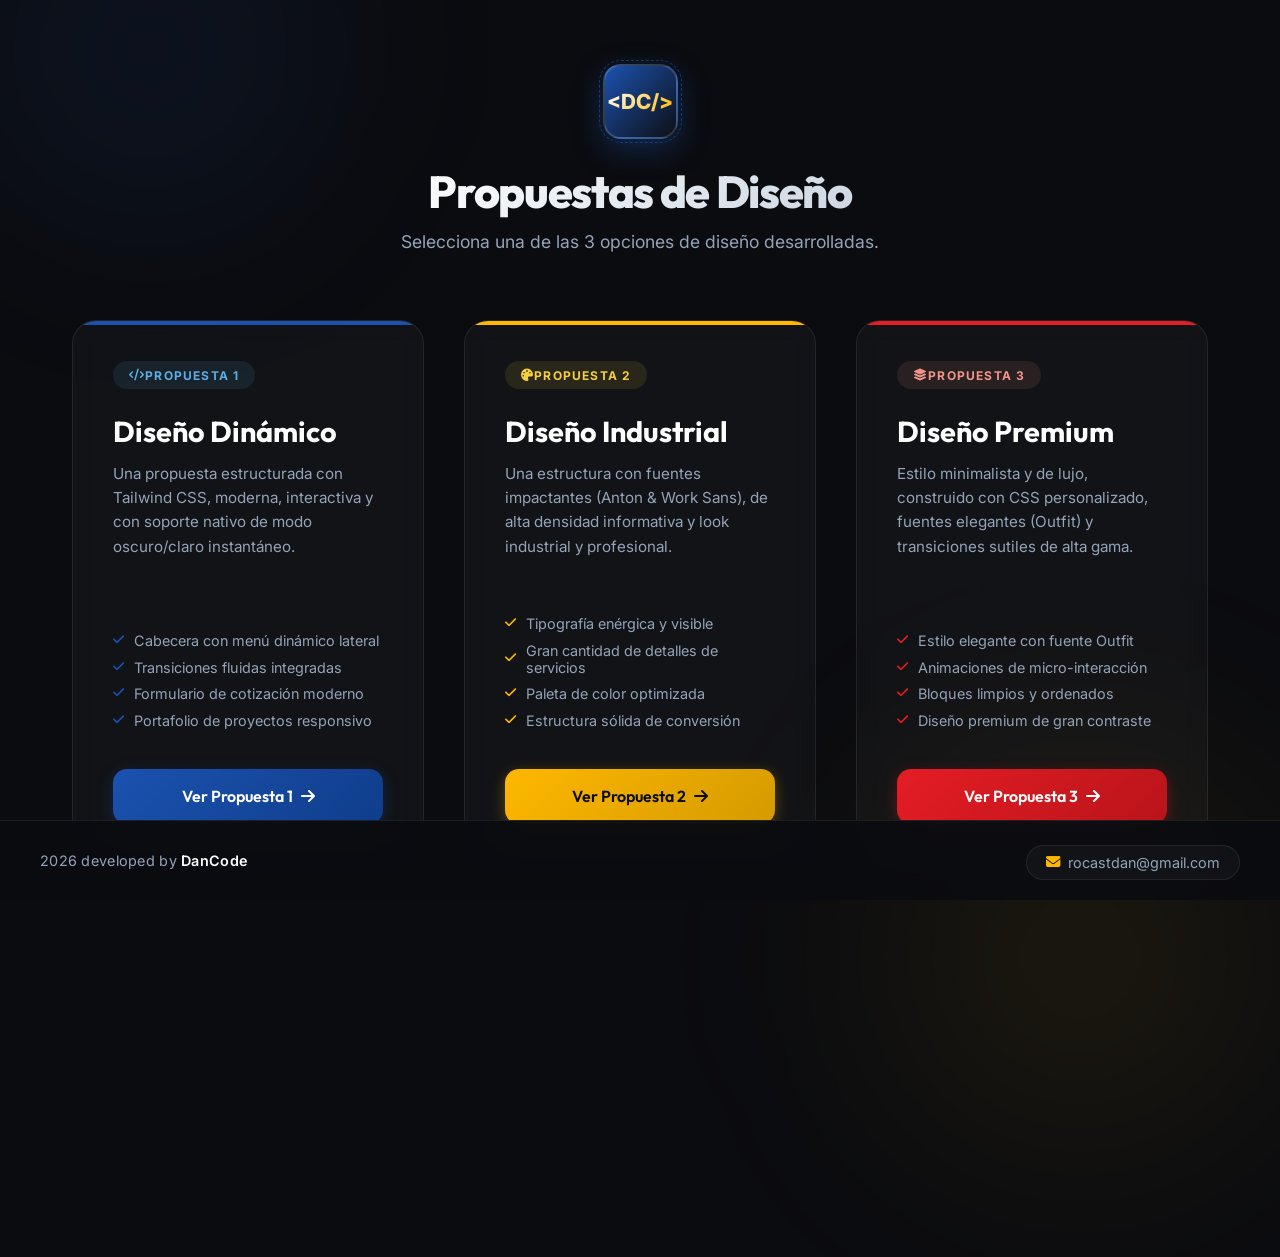
==== index.html @ 277c88d6 "Add three design proposals and main index Add a new root landing page (index.html) that presents thr" ====
<!DOCTYPE html>
<html lang="es">

<head>
    <meta charset="UTF-8">
    <meta name="viewport" content="width=device-width, initial-scale=1.0">
    <title>Propuestas de Diseño</title>

    <!-- Google Fonts -->
    <link rel="preconnect" href="https://fonts.googleapis.com">
    <link rel="preconnect" href="https://fonts.gstatic.com" crossorigin>
    <link
        href="https://fonts.googleapis.com/css2?family=Inter:wght@300;400;500;600&family=Outfit:wght@400;600;700;800&display=swap"
        rel="stylesheet">

    <!-- FontAwesome Icons -->
    <link rel="stylesheet" href="https://cdnjs.cloudflare.com/ajax/libs/font-awesome/6.4.0/css/all.min.css">

    <style>
        :root {
            --bg-color: #0b0c10;
            --card-bg: rgba(255, 255, 255, 0.03);
            --card-border: rgba(255, 255, 255, 0.08);
            --primary-glow: rgba(27, 82, 176, 0.15);
            --secondary-glow: rgba(255, 184, 0, 0.1);
            --text-primary: #ffffff;
            --text-secondary: #94a3b8;
            --color-blue: #1B52B0;
            --color-yellow: #FFB800;
            --color-red: #E51D24;
            --transition-speed: 0.4s;
        }

        * {
            box-sizing: border-box;
            margin: 0;
            padding: 0;
        }

        html {
            height: 100%;
        }

        body {
            font-family: 'Inter', sans-serif;
            background-color: var(--bg-color);
            color: var(--text-primary);
            min-height: 100%;
            display: flex;
            flex-direction: column;
            overflow-x: hidden;
            position: relative;
        }

        /* Ambient Glowing Background Elements */
        body::before {
            content: '';
            position: absolute;
            width: 500px;
            height: 500px;
            top: -200px;
            left: -100px;
            background: radial-gradient(circle, var(--primary-glow) 0%, rgba(0, 0, 0, 0) 70%);
            z-index: -1;
            filter: blur(80px);
            pointer-events: none;
        }

        body::after {
            content: '';
            position: absolute;
            width: 600px;
            height: 600px;
            bottom: -200px;
            right: -100px;
            background: radial-gradient(circle, var(--secondary-glow) 0%, rgba(0, 0, 0, 0) 70%);
            z-index: -1;
            filter: blur(100px);
            pointer-events: none;
        }

        .container {
            max-width: 1200px;
            margin: 0 auto;
            padding: 4rem 2rem 8rem 2rem;
            width: 100%;
            flex: 1 0 auto;
            display: flex;
            flex-direction: column;
            justify-content: center;
            align-items: center;
        }

        /* Branding Header */
        header {
            text-align: center;
            margin-bottom: 4rem;
            animation: fadeInDown 0.8s ease-out;
        }

        .logo-container {
            margin-bottom: 1.5rem;
            display: inline-block;
        }

        .logo-badge {
            display: inline-flex;
            align-items: center;
            justify-content: center;
            width: 75px;
            height: 75px;
            background: linear-gradient(135deg, #1b52b0 0%, #0d0f14 100%);
            border: 2px solid rgba(255, 255, 255, 0.15);
            color: #ffffff;
            font-family: 'Outfit', sans-serif;
            font-weight: 800;
            font-size: 1.3rem;
            border-radius: 18px;
            box-shadow: 0 10px 30px rgba(27, 82, 176, 0.4);
            position: relative;
            transition: all 0.3s cubic-bezier(0.175, 0.885, 0.32, 1.275);
            cursor: pointer;
        }

        .logo-badge::after {
            content: '';
            position: absolute;
            top: -6px;
            left: -6px;
            right: -6px;
            bottom: -6px;
            border: 1px dashed rgba(27, 82, 176, 0.6);
            border-radius: 22px;
            animation: spin 12s linear infinite;
            transition: all 0.3s ease;
        }

        .logo-badge:hover {
            transform: scale(1.08) rotate(5deg);
            border-color: var(--color-yellow);
            box-shadow: 0 15px 40px rgba(255, 184, 0, 0.4);
        }

        .logo-badge:hover::after {
            border-color: var(--color-yellow);
            transform: scale(1.05);
        }

        .logo-badge span {
            background: linear-gradient(135deg, #ffffff 0%, #FFB800 100%);
            -webkit-background-clip: text;
            background-clip: text;
            -webkit-text-fill-color: transparent;
            font-weight: 800;
            font-family: 'Inter', sans-serif;
        }

        .logo-img {
            max-height: 70px;
            width: auto;
            display: inline-block;
        }

        h1 {
            font-family: 'Outfit', sans-serif;
            font-size: 2.8rem;
            font-weight: 800;
            letter-spacing: -0.03em;
            margin-bottom: 0.5rem;
            background: linear-gradient(135deg, #ffffff 0%, #cbd5e1 100%);
            -webkit-background-clip: text;
            background-clip: text;
            -webkit-text-fill-color: transparent;
        }

        .subtitle {
            color: var(--text-secondary);
            font-size: 1.1rem;
            font-weight: 400;
            max-width: 600px;
            margin: 0 auto;
            line-height: 1.6;
        }

        .subtitle span {
            color: var(--color-yellow);
            font-weight: 600;
        }

        /* Proposals Grid */
        .proposals-grid {
            display: grid;
            grid-template-columns: repeat(auto-fit, minmax(320px, 1fr));
            gap: 2.5rem;
            width: 100%;
            margin-bottom: 4rem;
            animation: fadeInUp 1s ease-out;
        }

        /* Proposal Card Style */
        .proposal-card {
            background: var(--card-bg);
            border: 1px solid var(--card-border);
            border-radius: 24px;
            padding: 2.5rem;
            display: flex;
            flex-direction: column;
            justify-content: space-between;
            transition: all var(--transition-speed) cubic-bezier(0.16, 1, 0.3, 1);
            position: relative;
            overflow: hidden;
            backdrop-filter: blur(12px);
            -webkit-backdrop-filter: blur(12px);
        }

        /* Highlight border effects on hover */
        .proposal-card::before {
            content: '';
            position: absolute;
            top: 0;
            left: 0;
            right: 0;
            height: 4px;
            background: transparent;
            transition: background var(--transition-speed);
        }

        .proposal-card.prop-1::before {
            background: var(--color-blue);
        }

        .proposal-card.prop-2::before {
            background: var(--color-yellow);
        }

        .proposal-card.prop-3::before {
            background: var(--color-red);
        }

        .proposal-card:hover {
            transform: translateY(-8px);
            border-color: rgba(255, 255, 255, 0.2);
            box-shadow: 0 20px 40px rgba(0, 0, 0, 0.4),
                0 0 50px rgba(27, 82, 176, 0.1);
        }

        .proposal-card:hover::after {
            content: '';
            position: absolute;
            inset: 0;
            background: radial-gradient(circle at top right, rgba(255, 255, 255, 0.03), transparent 60%);
            pointer-events: none;
        }

        .card-header {
            margin-bottom: 2rem;
        }

        .card-badge {
            display: inline-flex;
            align-items: center;
            font-size: 0.75rem;
            text-transform: uppercase;
            font-weight: 700;
            letter-spacing: 0.1em;
            padding: 0.4rem 1rem;
            border-radius: 100px;
            margin-bottom: 1.5rem;
            background: rgba(255, 255, 255, 0.05);
        }

        .prop-1 .card-badge {
            color: #5dade2;
            background: rgba(93, 173, 226, 0.1);
        }

        .prop-2 .card-badge {
            color: #f4d03f;
            background: rgba(244, 208, 63, 0.1);
        }

        .prop-3 .card-badge {
            color: #f1948a;
            background: rgba(241, 148, 138, 0.1);
        }

        .card-title {
            font-family: 'Outfit', sans-serif;
            font-size: 1.8rem;
            font-weight: 700;
            margin-bottom: 0.8rem;
            color: #ffffff;
        }

        .card-description {
            color: var(--text-secondary);
            font-size: 0.95rem;
            line-height: 1.6;
            margin-bottom: 1.5rem;
        }

        /* Features List inside card */
        .features-list {
            list-style: none;
            margin-bottom: 2.5rem;
        }

        .features-list li {
            font-size: 0.9rem;
            color: var(--text-secondary);
            margin-bottom: 0.6rem;
            display: flex;
            align-items: center;
        }

        .features-list li i {
            margin-right: 0.6rem;
            font-size: 0.8rem;
        }

        .prop-1 .features-list li i {
            color: var(--color-blue);
        }

        .prop-2 .features-list li i {
            color: var(--color-yellow);
        }

        .prop-3 .features-list li i {
            color: var(--color-red);
        }

        /* Button styles */
        .card-button {
            display: flex;
            align-items: center;
            justify-content: center;
            width: 100%;
            padding: 1.1rem 1.5rem;
            border-radius: 14px;
            font-family: 'Outfit', sans-serif;
            font-size: 1rem;
            font-weight: 600;
            text-decoration: none;
            transition: all 0.3s ease;
            cursor: pointer;
            border: none;
            outline: none;
        }

        /* Specific Button Gradients */
        .prop-1 .card-button {
            background: linear-gradient(135deg, #1B52B0 0%, #0f3d8a 100%);
            color: #ffffff;
            box-shadow: 0 4px 15px rgba(27, 82, 176, 0.3);
        }

        .prop-1 .card-button:hover {
            background: linear-gradient(135deg, #2563eb 0%, #1d4ed8 100%);
            box-shadow: 0 6px 20px rgba(37, 99, 235, 0.4);
            transform: scale(1.02);
        }

        .prop-2 .card-button {
            background: linear-gradient(135deg, #FFB800 0%, #d49a00 100%);
            color: #0b0c10;
            box-shadow: 0 4px 15px rgba(255, 184, 0, 0.3);
        }

        .prop-2 .card-button:hover {
            background: linear-gradient(135deg, #ffd000 0%, #e0a300 100%);
            box-shadow: 0 6px 20px rgba(255, 208, 0, 0.4);
            transform: scale(1.02);
        }

        .prop-3 .card-button {
            background: linear-gradient(135deg, #E51D24 0%, #b8141a 100%);
            color: #ffffff;
            box-shadow: 0 4px 15px rgba(229, 29, 36, 0.3);
        }

        .prop-3 .card-button:hover {
            background: linear-gradient(135deg, #ef4444 0%, #dc2626 100%);
            box-shadow: 0 6px 20px rgba(239, 68, 68, 0.4);
            transform: scale(1.02);
        }

        .card-button i {
            margin-left: 0.5rem;
            transition: transform 0.3s;
        }

        .card-button:hover i {
            transform: translateX(4px);
        }

        /* Footer styling */
        footer {
            position: fixed;
            bottom: 0;
            left: 0;
            right: 0;
            z-index: 100;
            background: rgba(11, 12, 16, 0.95);
            border-top: 1px solid var(--card-border);
            padding: 1.25rem 2rem;
            text-align: center;
            backdrop-filter: blur(16px);
            -webkit-backdrop-filter: blur(16px);
        }

        .footer-content {
            max-width: 1200px;
            margin: 0 auto;
            display: flex;
            justify-content: space-between;
            align-items: center;
            gap: 1rem;
        }

        @media (max-width: 768px) {
            .footer-content {
                flex-direction: column;
                gap: 0.5rem;
            }
        }

        .footer-dev {
            font-size: 0.9rem;
            color: var(--text-secondary);
            font-weight: 400;
            letter-spacing: 0.02em;
        }

        .footer-dev strong {
            color: #ffffff;
            font-weight: 600;
        }

        .footer-contact {
            display: inline-flex;
            align-items: center;
            gap: 0.5rem;
            color: var(--text-secondary);
            text-decoration: none;
            font-size: 0.9rem;
            background: rgba(255, 255, 255, 0.03);
            padding: 0.5rem 1.2rem;
            border-radius: 100px;
            border: 1px solid var(--card-border);
            transition: all 0.3s ease;
            margin-top: 0.25rem;
        }

        .footer-contact:hover {
            color: #ffffff;
            background: rgba(255, 255, 255, 0.08);
            border-color: rgba(255, 255, 255, 0.2);
            transform: translateY(-2px);
        }

        .footer-contact i {
            color: var(--color-yellow);
        }

        /* Animations */
        @keyframes fadeInDown {
            from {
                opacity: 0;
                transform: translateY(-30px);
            }

            to {
                opacity: 1;
                transform: translateY(0);
            }
        }

        @keyframes fadeInUp {
            from {
                opacity: 0;
                transform: translateY(45px);
            }

            to {
                opacity: 1;
                transform: translateY(0);
            }
        }

        @keyframes spin {
            100% {
                transform: rotate(360deg);
            }
        }

        /* Responsive design adjustments */
        @media (max-width: 768px) {
            h1 {
                font-size: 2.2rem;
            }

            .proposals-grid {
                grid-template-columns: 1fr;
                gap: 2rem;
            }

            .container {
                padding: 3rem 1.5rem;
            }
        }
    </style>
</head>

<body>

    <div class="container">
        <!-- Header -->
        <header>
            <div class="logo-container">
                <!-- Si tienes un archivo de imagen para tu logo (por ejemplo logo.png), descomenta la línea siguiente y comenta el div logo-badge -->
                <!-- <img src="logo.png" alt="DanCode Logo" class="logo-img"> -->
                <div class="logo-badge">
                    <span>&lt;DC/&gt;</span>
                </div>
            </div>
            <h1>Propuestas de Diseño</h1>
            <p class="subtitle">Selecciona una de las 3 opciones de diseño desarrolladas.</p>
        </header>

        <!-- Proposals Grid -->
        <main class="proposals-grid">

            <!-- Proposal 1 -->
            <article class="proposal-card prop-1">
                <div class="card-header">
                    <span class="card-badge"><i class="fa-solid fa-code"></i> Propuesta 1</span>
                    <h2 class="card-title">Diseño Dinámico</h2>
                    <p class="card-description">Una propuesta estructurada con Tailwind CSS, moderna, interactiva y con
                        soporte nativo de modo oscuro/claro instantáneo.</p>
                </div>
                <div>
                    <ul class="features-list">
                        <li><i class="fa-solid fa-check"></i> Cabecera con menú dinámico lateral</li>
                        <li><i class="fa-solid fa-check"></i> Transiciones fluidas integradas</li>
                        <li><i class="fa-solid fa-check"></i> Formulario de cotización moderno</li>
                        <li><i class="fa-solid fa-check"></i> Portafolio de proyectos responsivo</li>
                    </ul>
                    <a href="propuesta1/index.html" class="card-button">
                        Ver Propuesta 1 <i class="fa-solid fa-arrow-right"></i>
                    </a>
                </div>
            </article>

            <!-- Proposal 2 -->
            <article class="proposal-card prop-2">
                <div class="card-header">
                    <span class="card-badge"><i class="fa-solid fa-palette"></i> Propuesta 2</span>
                    <h2 class="card-title">Diseño Industrial</h2>
                    <p class="card-description">Una estructura con fuentes impactantes (Anton & Work Sans), de alta
                        densidad informativa y look industrial y profesional.</p>
                </div>
                <div>
                    <ul class="features-list">
                        <li><i class="fa-solid check fa-check"></i> Tipografía enérgica y visible</li>
                        <li><i class="fa-solid check fa-check"></i> Gran cantidad de detalles de servicios</li>
                        <li><i class="fa-solid check fa-check"></i> Paleta de color optimizada</li>
                        <li><i class="fa-solid check fa-check"></i> Estructura sólida de conversión</li>
                    </ul>
                    <a href="propuesta2/index.html" class="card-button">
                        Ver Propuesta 2 <i class="fa-solid fa-arrow-right"></i>
                    </a>
                </div>
            </article>

            <!-- Proposal 3 -->
            <article class="proposal-card prop-3">
                <div class="card-header">
                    <span class="card-badge"><i class="fa-solid fa-layer-group"></i> Propuesta 3</span>
                    <h2 class="card-title">Diseño Premium</h2>
                    <p class="card-description">Estilo minimalista y de lujo, construido con CSS personalizado, fuentes
                        elegantes (Outfit) y transiciones sutiles de alta gama.</p>
                </div>
                <div>
                    <ul class="features-list">
                        <li><i class="fa-solid check fa-check"></i> Estilo elegante con fuente Outfit</li>
                        <li><i class="fa-solid check fa-check"></i> Animaciones de micro-interacción</li>
                        <li><i class="fa-solid check fa-check"></i> Bloques limpios y ordenados</li>
                        <li><i class="fa-solid check fa-check"></i> Diseño premium de gran contraste</li>
                    </ul>
                    <a href="propuesta3/index.html" class="card-button">
                        Ver Propuesta 3 <i class="fa-solid fa-arrow-right"></i>
                    </a>
                </div>
            </article>

        </main>
    </div>

    <!-- Footer -->
    <footer>
        <div class="footer-content">
            <p class="footer-dev">2026 developed by <strong>DanCode</strong></p>
            <a href="mailto:rocastdan@gmail.com" class="footer-contact">
                <i class="fa-solid fa-envelope"></i> rocastdan@gmail.com
            </a>
        </div>
    </footer>

</body>

</html>
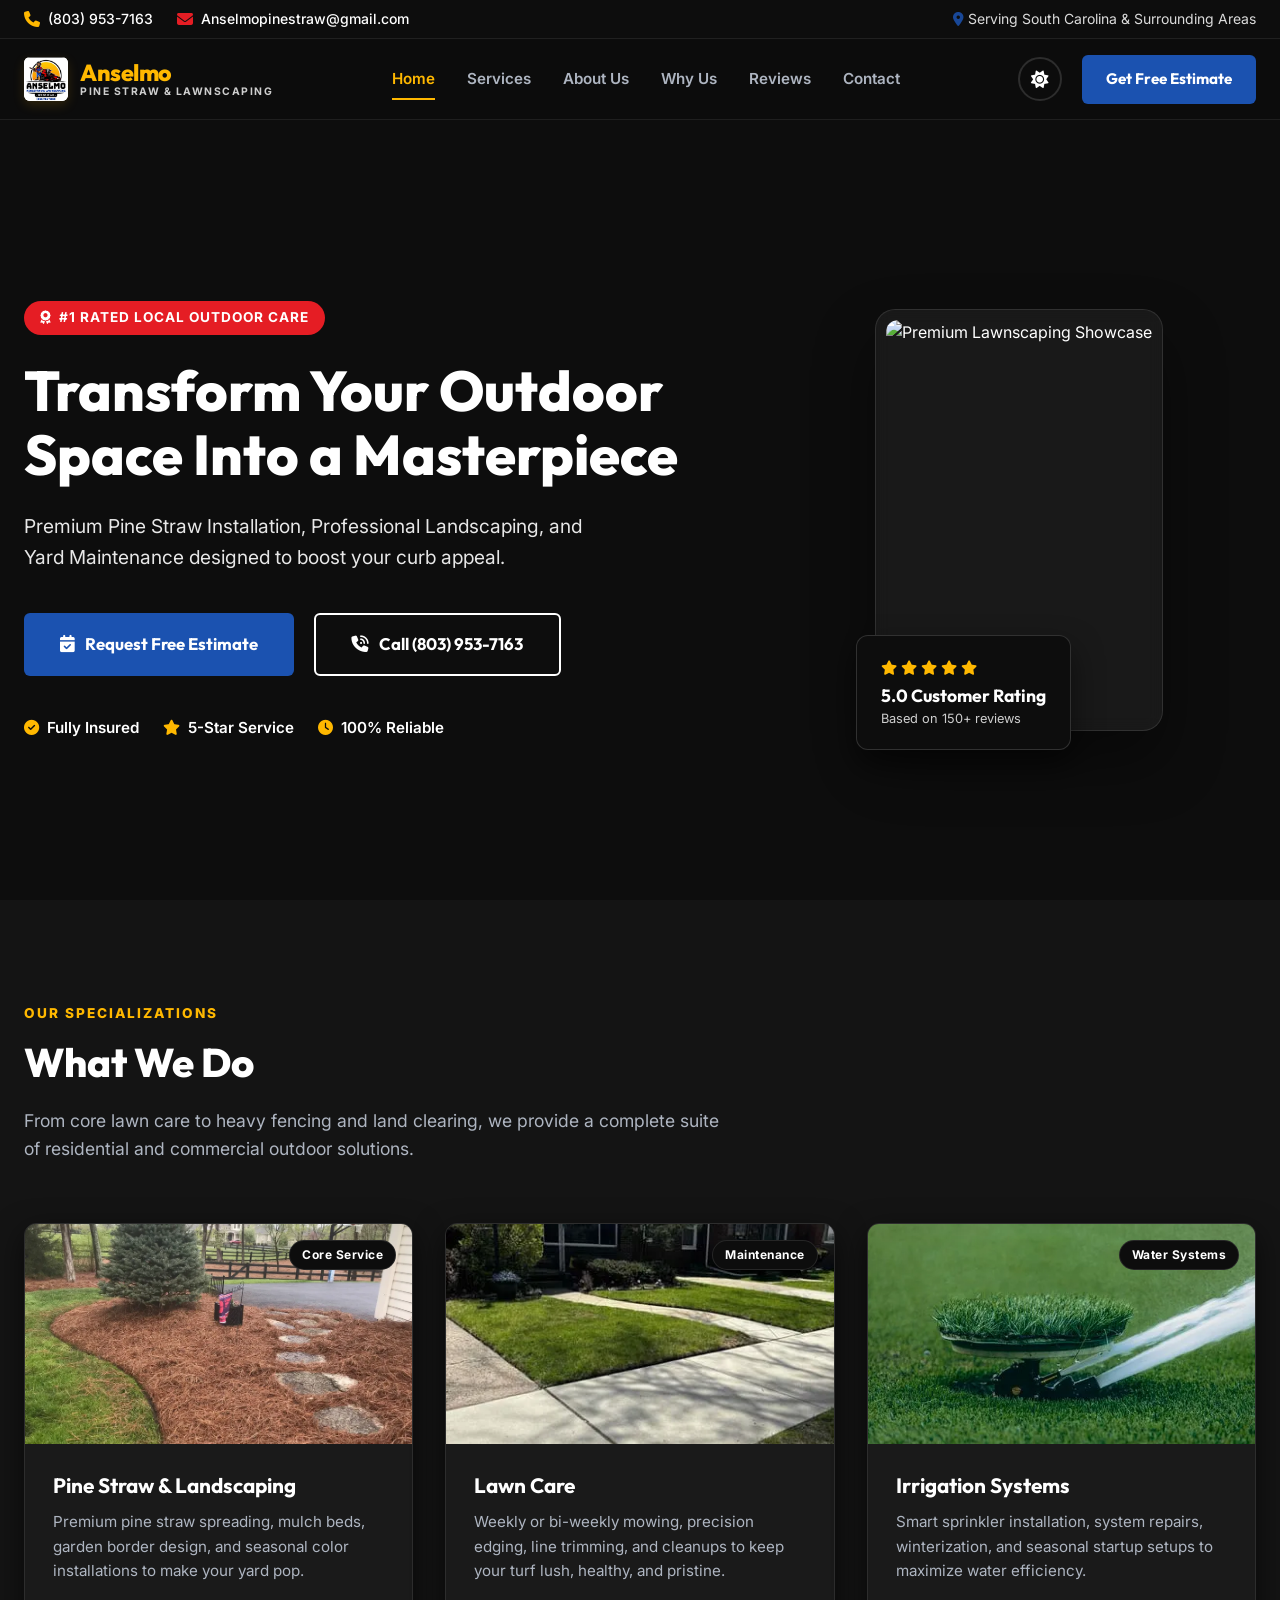
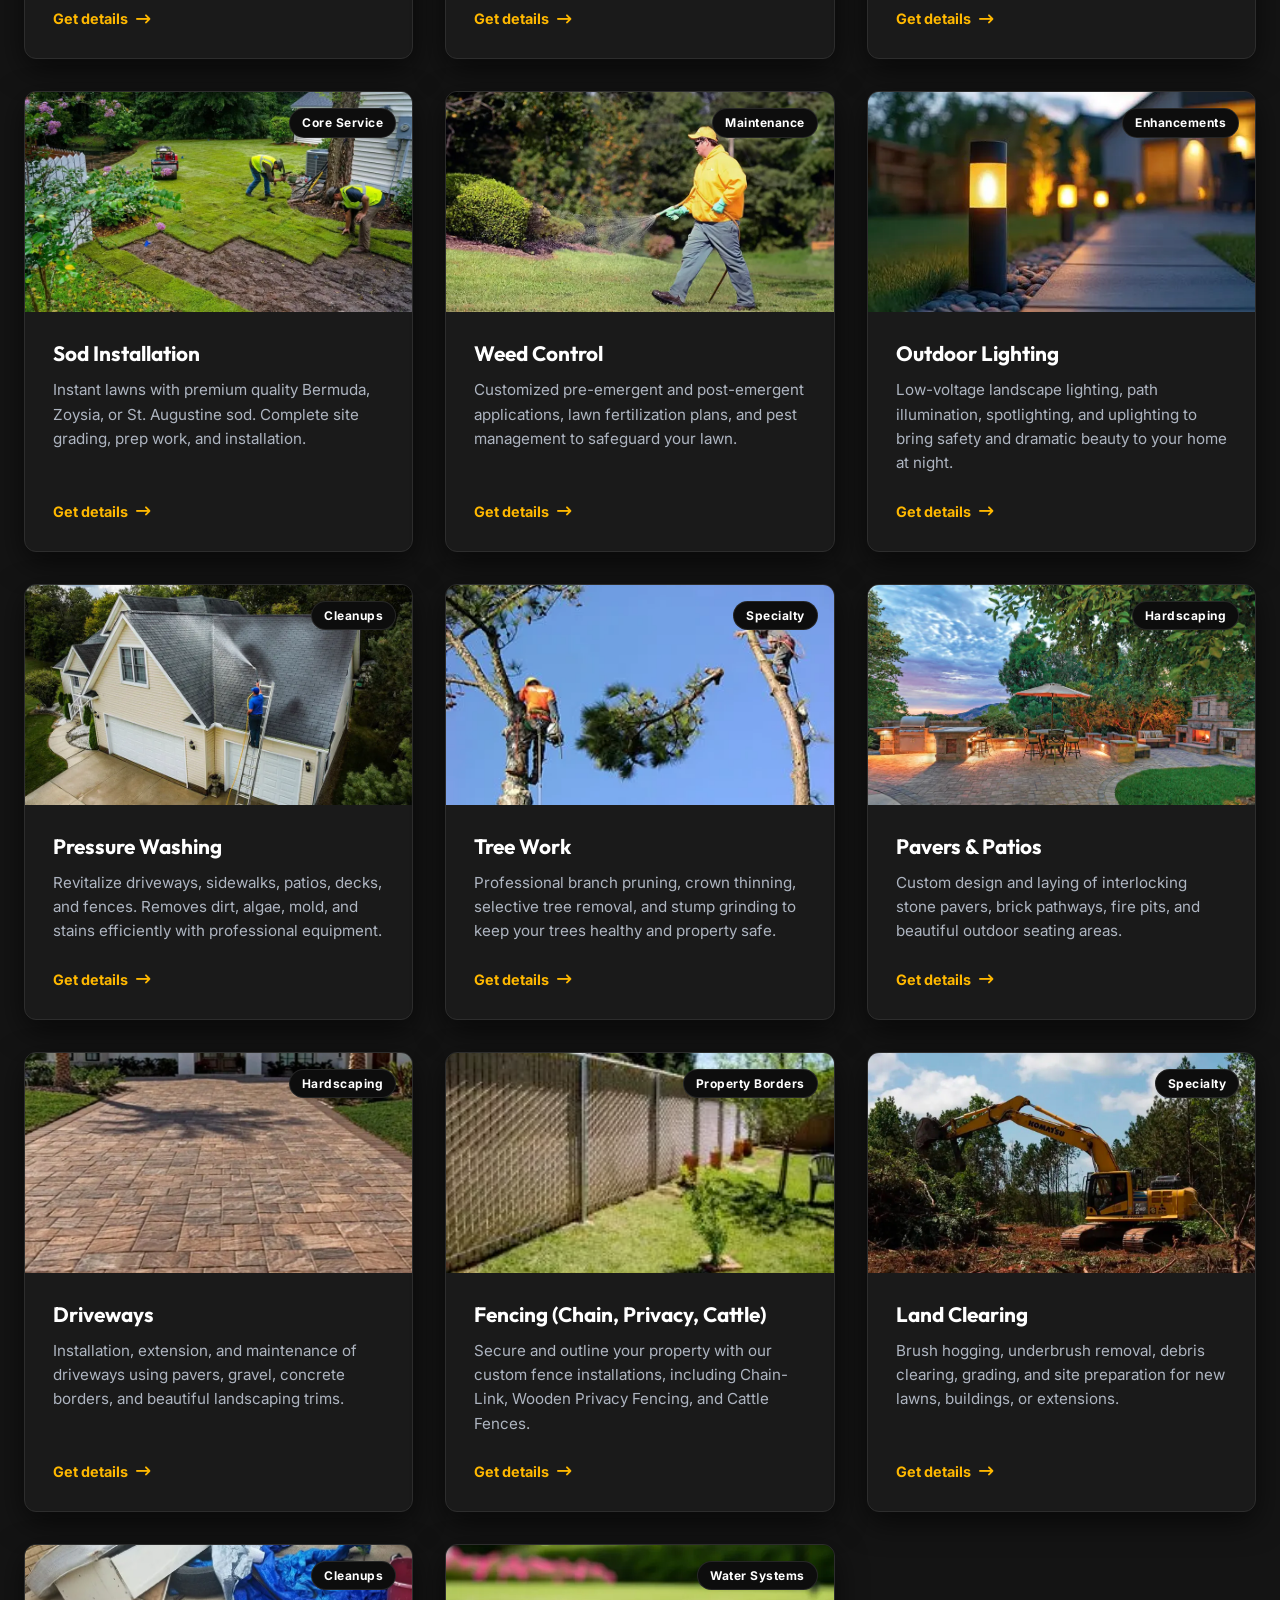
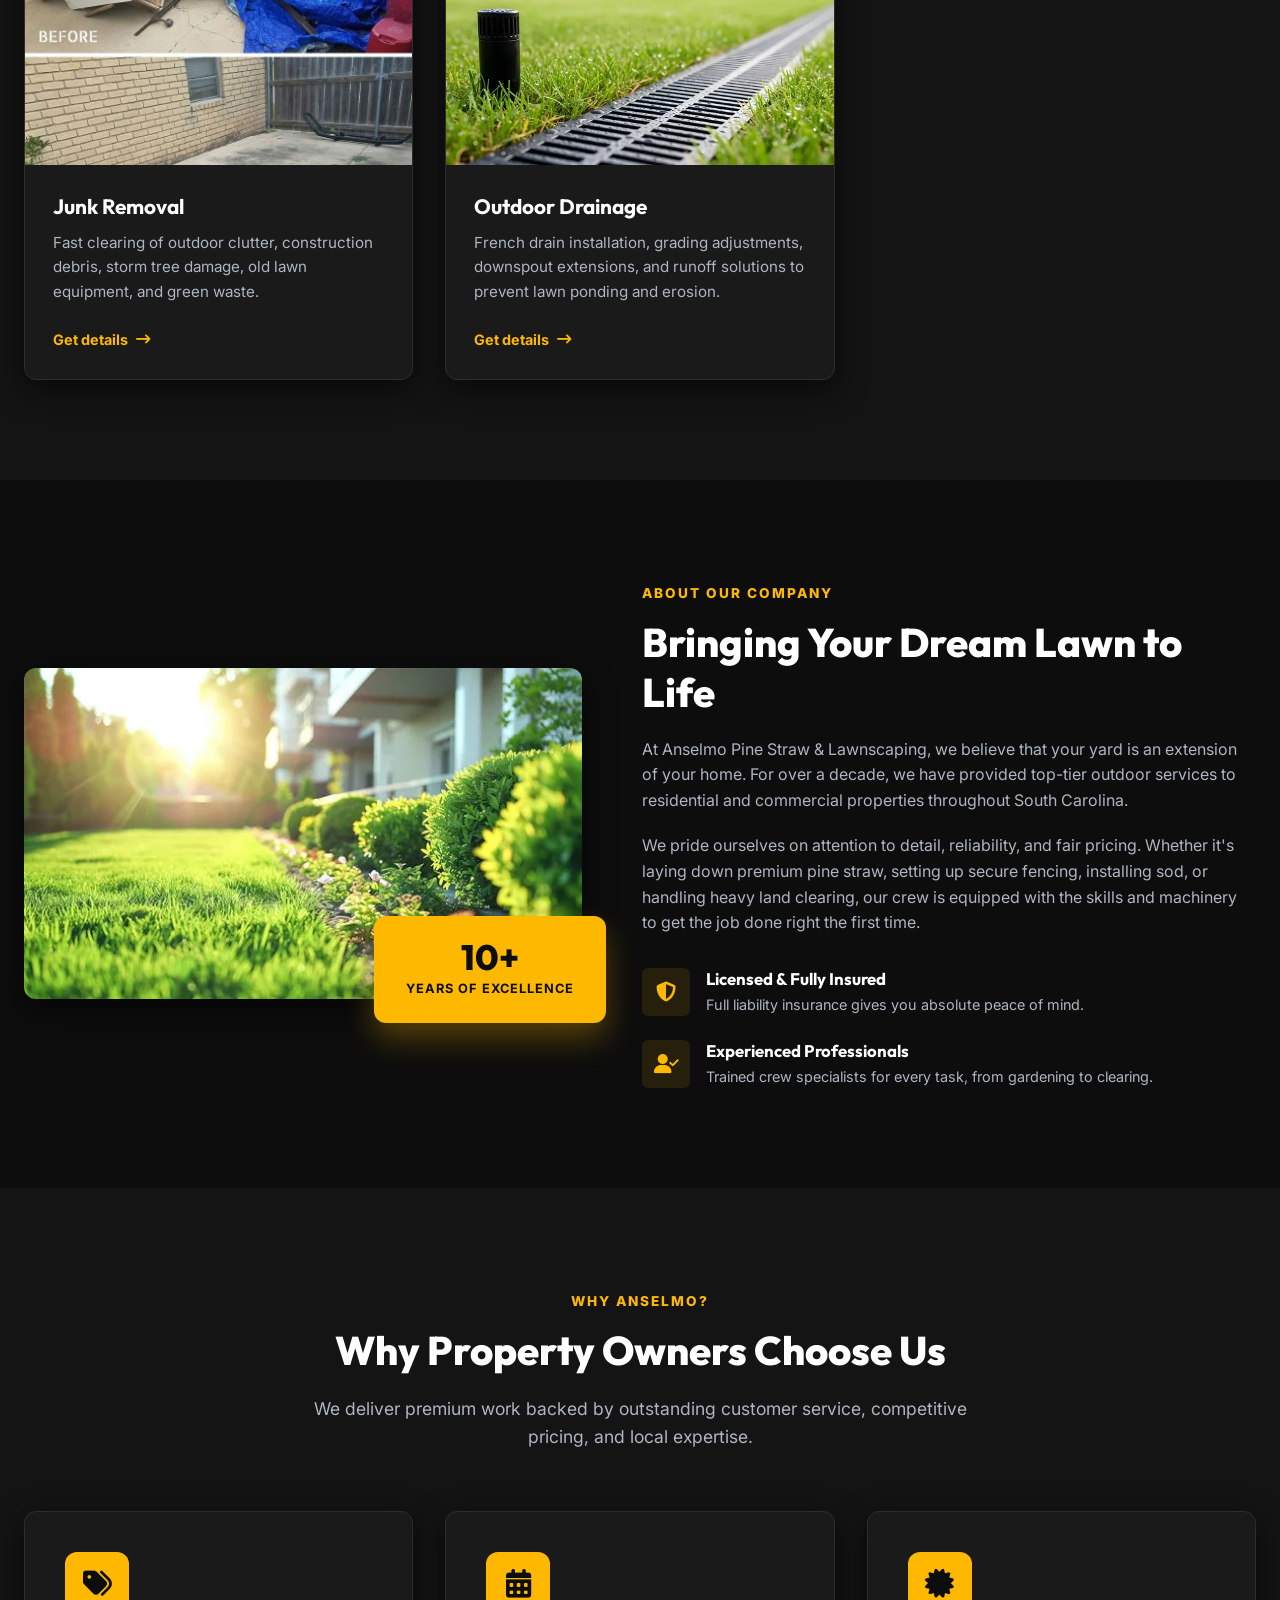
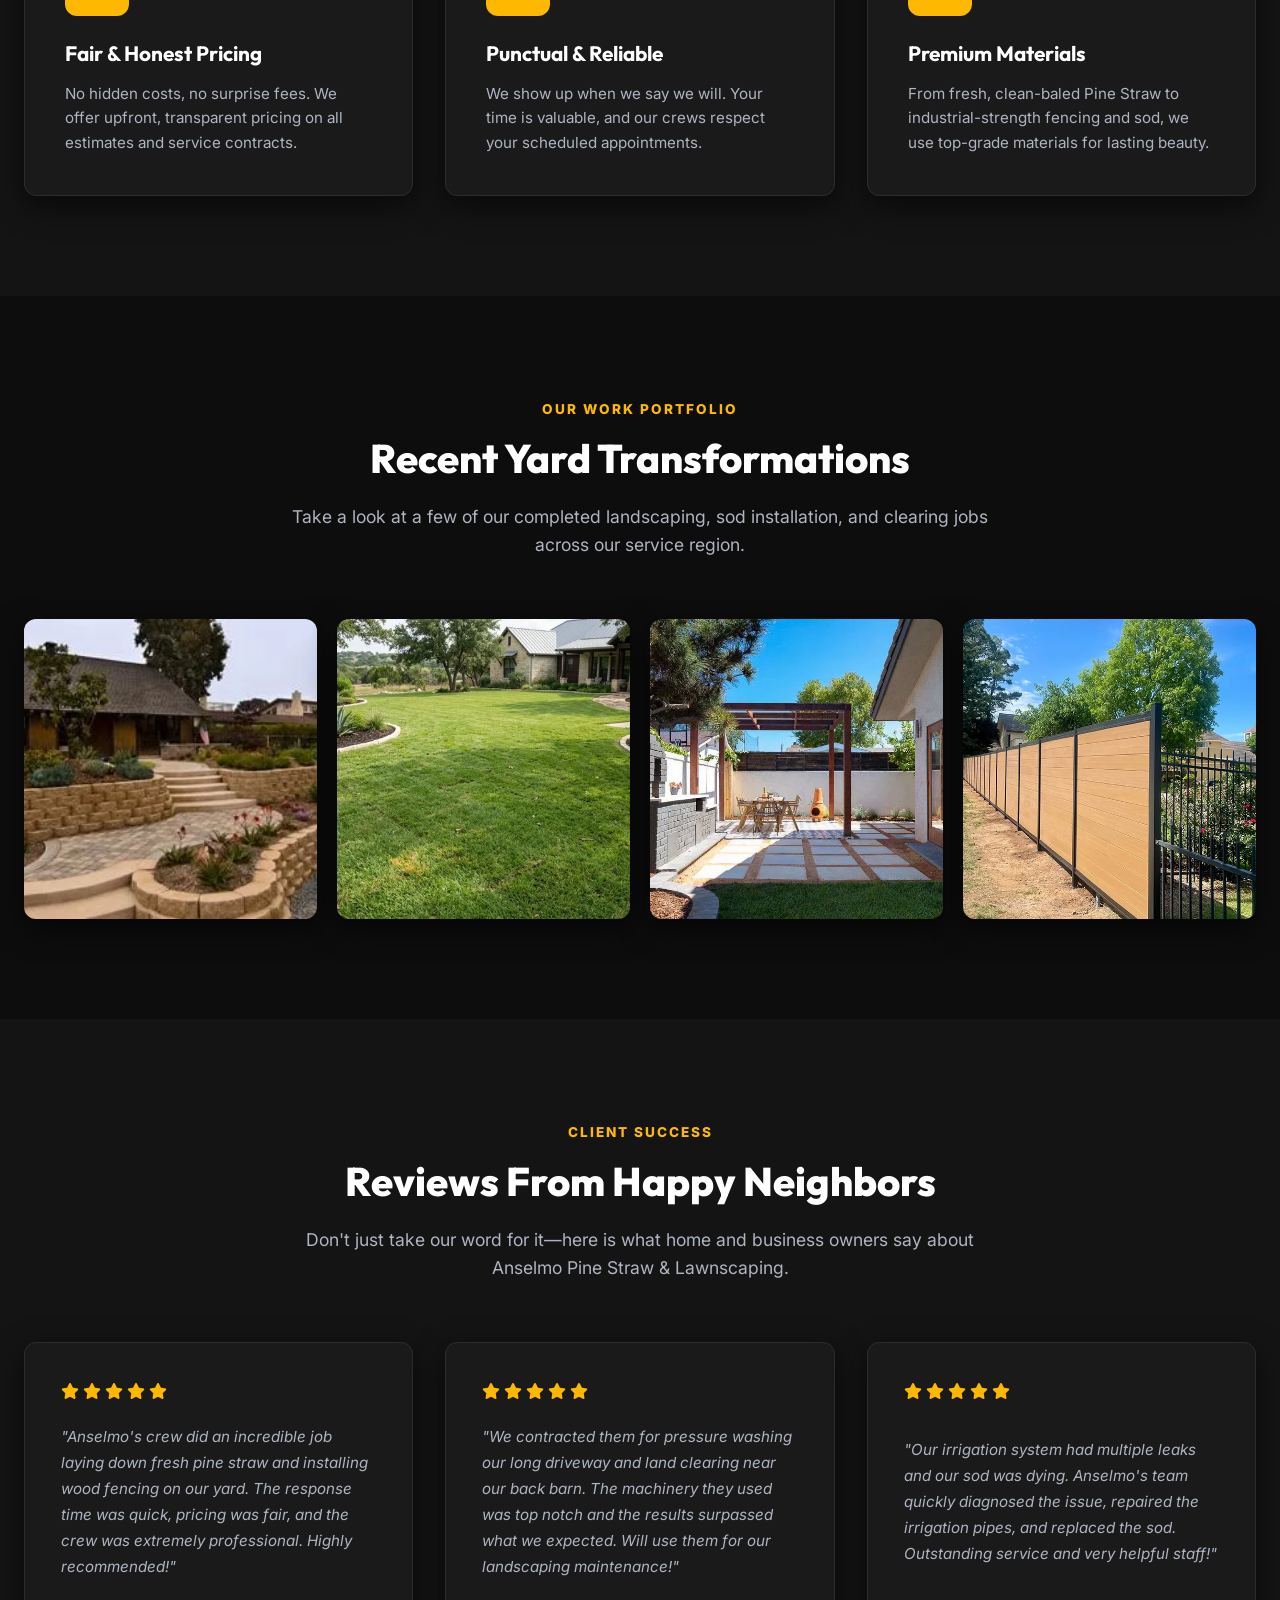
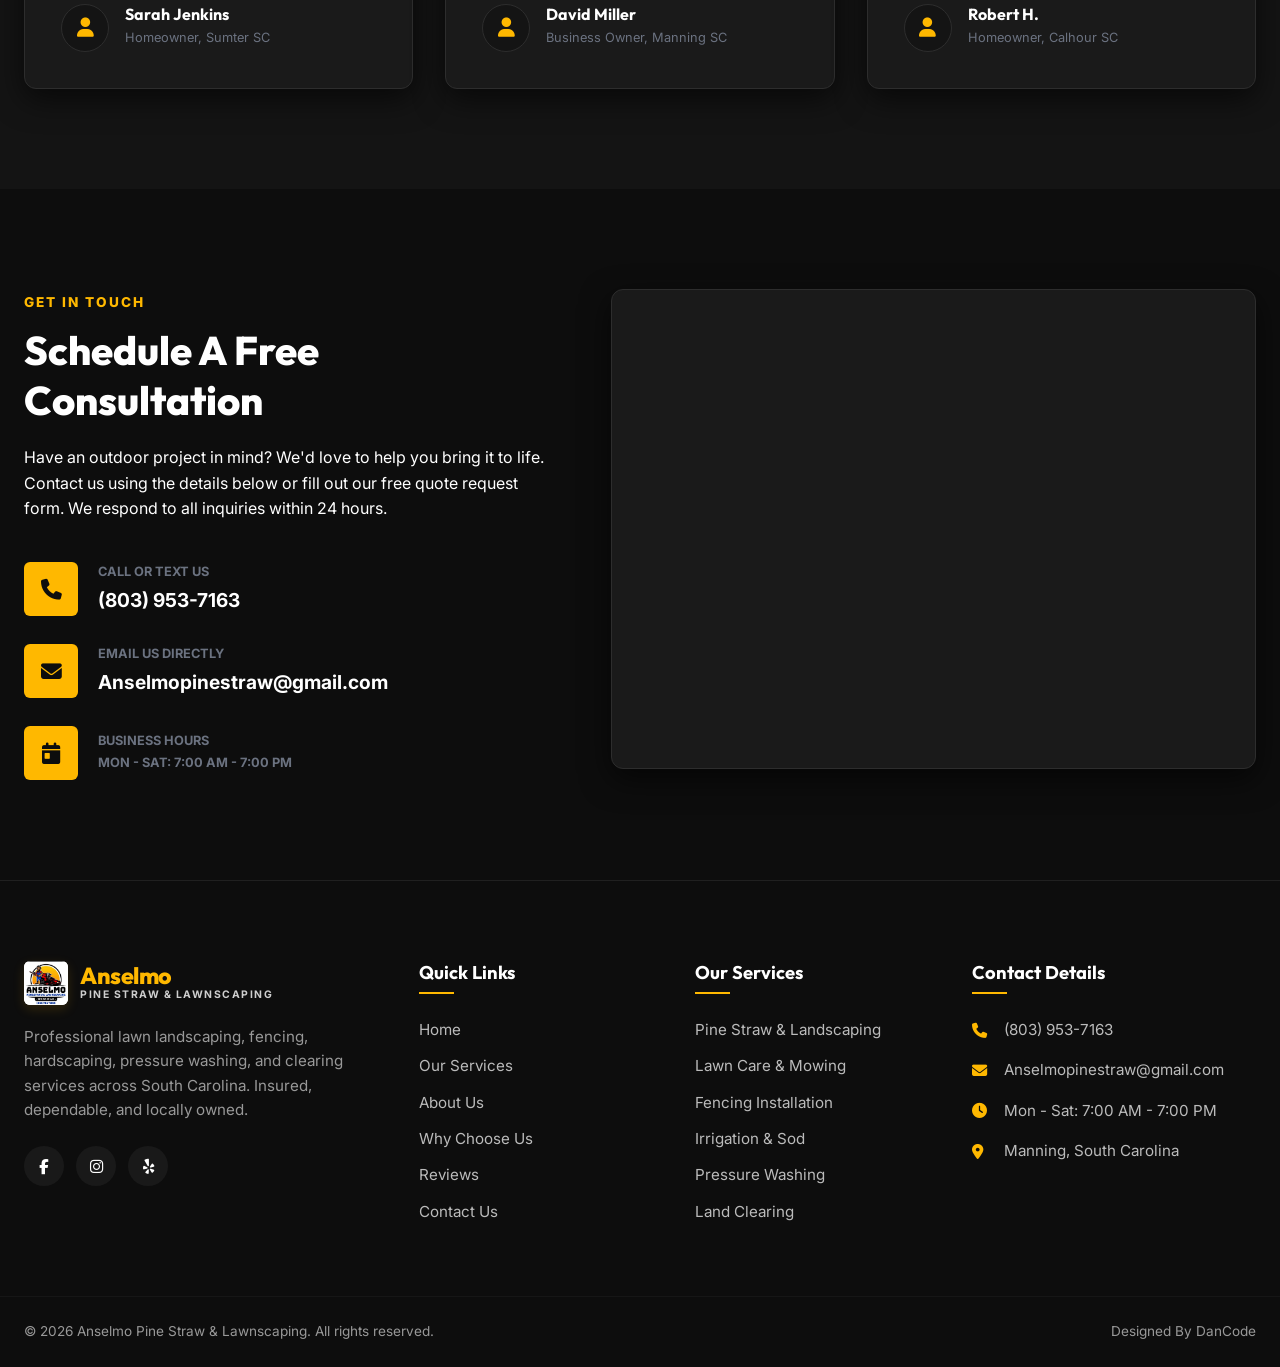
==== commit 2cef4d3e: "Merge proposal3 into root, move assets, update index Consolidate site by promoting propuesta3 design" ====
--- a/index.html
+++ b/index.html
@@ -1,612 +1,660 @@
 <!DOCTYPE html>
-<html lang="es">
+<html lang="en" data-theme="dark">
 
 <head>
     <meta charset="UTF-8">
+    <link rel="shortcut icon" href="img/logo.jpeg" />
     <meta name="viewport" content="width=device-width, initial-scale=1.0">
-    <title>Propuestas de Diseño</title>
+    <meta name="description"
+        content="Anselmo Pine Straw & Lawnscaping offers professional landscaping, lawn care, sod installation, irrigation, fencing, pressure washing, and clearing services. Get a free quote today.">
+    <title>Anselmo Pine Straw & Lawnscaping | Premium Yard Services</title>
 
     <!-- Google Fonts -->
     <link rel="preconnect" href="https://fonts.googleapis.com">
     <link rel="preconnect" href="https://fonts.gstatic.com" crossorigin>
     <link
-        href="https://fonts.googleapis.com/css2?family=Inter:wght@300;400;500;600&family=Outfit:wght@400;600;700;800&display=swap"
+        href="https://fonts.googleapis.com/css2?family=Inter:wght@300;400;500;600;700&family=Outfit:wght@400;500;600;700;800&display=swap"
         rel="stylesheet">
 
-    <!-- FontAwesome Icons -->
+    <!-- FontAwesome for Icons -->
     <link rel="stylesheet" href="https://cdnjs.cloudflare.com/ajax/libs/font-awesome/6.4.0/css/all.min.css">
 
-    <style>
-        :root {
-            --bg-color: #0b0c10;
-            --card-bg: rgba(255, 255, 255, 0.03);
-            --card-border: rgba(255, 255, 255, 0.08);
-            --primary-glow: rgba(27, 82, 176, 0.15);
-            --secondary-glow: rgba(255, 184, 0, 0.1);
-            --text-primary: #ffffff;
-            --text-secondary: #94a3b8;
-            --color-blue: #1B52B0;
-            --color-yellow: #FFB800;
-            --color-red: #E51D24;
-            --transition-speed: 0.4s;
-        }
-
-        * {
-            box-sizing: border-box;
-            margin: 0;
-            padding: 0;
-        }
-
-        html {
-            height: 100%;
-        }
-
-        body {
-            font-family: 'Inter', sans-serif;
-            background-color: var(--bg-color);
-            color: var(--text-primary);
-            min-height: 100%;
-            display: flex;
-            flex-direction: column;
-            overflow-x: hidden;
-            position: relative;
-        }
-
-        /* Ambient Glowing Background Elements */
-        body::before {
-            content: '';
-            position: absolute;
-            width: 500px;
-            height: 500px;
-            top: -200px;
-            left: -100px;
-            background: radial-gradient(circle, var(--primary-glow) 0%, rgba(0, 0, 0, 0) 70%);
-            z-index: -1;
-            filter: blur(80px);
-            pointer-events: none;
-        }
-
-        body::after {
-            content: '';
-            position: absolute;
-            width: 600px;
-            height: 600px;
-            bottom: -200px;
-            right: -100px;
-            background: radial-gradient(circle, var(--secondary-glow) 0%, rgba(0, 0, 0, 0) 70%);
-            z-index: -1;
-            filter: blur(100px);
-            pointer-events: none;
-        }
-
-        .container {
-            max-width: 1200px;
-            margin: 0 auto;
-            padding: 4rem 2rem 8rem 2rem;
-            width: 100%;
-            flex: 1 0 auto;
-            display: flex;
-            flex-direction: column;
-            justify-content: center;
-            align-items: center;
-        }
-
-        /* Branding Header */
-        header {
-            text-align: center;
-            margin-bottom: 4rem;
-            animation: fadeInDown 0.8s ease-out;
-        }
-
-        .logo-container {
-            margin-bottom: 1.5rem;
-            display: inline-block;
-        }
-
-        .logo-badge {
-            display: inline-flex;
-            align-items: center;
-            justify-content: center;
-            width: 75px;
-            height: 75px;
-            background: linear-gradient(135deg, #1b52b0 0%, #0d0f14 100%);
-            border: 2px solid rgba(255, 255, 255, 0.15);
-            color: #ffffff;
-            font-family: 'Outfit', sans-serif;
-            font-weight: 800;
-            font-size: 1.3rem;
-            border-radius: 18px;
-            box-shadow: 0 10px 30px rgba(27, 82, 176, 0.4);
-            position: relative;
-            transition: all 0.3s cubic-bezier(0.175, 0.885, 0.32, 1.275);
-            cursor: pointer;
-        }
-
-        .logo-badge::after {
-            content: '';
-            position: absolute;
-            top: -6px;
-            left: -6px;
-            right: -6px;
-            bottom: -6px;
-            border: 1px dashed rgba(27, 82, 176, 0.6);
-            border-radius: 22px;
-            animation: spin 12s linear infinite;
-            transition: all 0.3s ease;
-        }
-
-        .logo-badge:hover {
-            transform: scale(1.08) rotate(5deg);
-            border-color: var(--color-yellow);
-            box-shadow: 0 15px 40px rgba(255, 184, 0, 0.4);
-        }
-
-        .logo-badge:hover::after {
-            border-color: var(--color-yellow);
-            transform: scale(1.05);
-        }
-
-        .logo-badge span {
-            background: linear-gradient(135deg, #ffffff 0%, #FFB800 100%);
-            -webkit-background-clip: text;
-            background-clip: text;
-            -webkit-text-fill-color: transparent;
-            font-weight: 800;
-            font-family: 'Inter', sans-serif;
-        }
-
-        .logo-img {
-            max-height: 70px;
-            width: auto;
-            display: inline-block;
-        }
-
-        h1 {
-            font-family: 'Outfit', sans-serif;
-            font-size: 2.8rem;
-            font-weight: 800;
-            letter-spacing: -0.03em;
-            margin-bottom: 0.5rem;
-            background: linear-gradient(135deg, #ffffff 0%, #cbd5e1 100%);
-            -webkit-background-clip: text;
-            background-clip: text;
-            -webkit-text-fill-color: transparent;
-        }
-
-        .subtitle {
-            color: var(--text-secondary);
-            font-size: 1.1rem;
-            font-weight: 400;
-            max-width: 600px;
-            margin: 0 auto;
-            line-height: 1.6;
-        }
-
-        .subtitle span {
-            color: var(--color-yellow);
-            font-weight: 600;
-        }
-
-        /* Proposals Grid */
-        .proposals-grid {
-            display: grid;
-            grid-template-columns: repeat(auto-fit, minmax(320px, 1fr));
-            gap: 2.5rem;
-            width: 100%;
-            margin-bottom: 4rem;
-            animation: fadeInUp 1s ease-out;
-        }
-
-        /* Proposal Card Style */
-        .proposal-card {
-            background: var(--card-bg);
-            border: 1px solid var(--card-border);
-            border-radius: 24px;
-            padding: 2.5rem;
-            display: flex;
-            flex-direction: column;
-            justify-content: space-between;
-            transition: all var(--transition-speed) cubic-bezier(0.16, 1, 0.3, 1);
-            position: relative;
-            overflow: hidden;
-            backdrop-filter: blur(12px);
-            -webkit-backdrop-filter: blur(12px);
-        }
-
-        /* Highlight border effects on hover */
-        .proposal-card::before {
-            content: '';
-            position: absolute;
-            top: 0;
-            left: 0;
-            right: 0;
-            height: 4px;
-            background: transparent;
-            transition: background var(--transition-speed);
-        }
-
-        .proposal-card.prop-1::before {
-            background: var(--color-blue);
-        }
-
-        .proposal-card.prop-2::before {
-            background: var(--color-yellow);
-        }
-
-        .proposal-card.prop-3::before {
-            background: var(--color-red);
-        }
-
-        .proposal-card:hover {
-            transform: translateY(-8px);
-            border-color: rgba(255, 255, 255, 0.2);
-            box-shadow: 0 20px 40px rgba(0, 0, 0, 0.4),
-                0 0 50px rgba(27, 82, 176, 0.1);
-        }
-
-        .proposal-card:hover::after {
-            content: '';
-            position: absolute;
-            inset: 0;
-            background: radial-gradient(circle at top right, rgba(255, 255, 255, 0.03), transparent 60%);
-            pointer-events: none;
-        }
-
-        .card-header {
-            margin-bottom: 2rem;
-        }
-
-        .card-badge {
-            display: inline-flex;
-            align-items: center;
-            font-size: 0.75rem;
-            text-transform: uppercase;
-            font-weight: 700;
-            letter-spacing: 0.1em;
-            padding: 0.4rem 1rem;
-            border-radius: 100px;
-            margin-bottom: 1.5rem;
-            background: rgba(255, 255, 255, 0.05);
-        }
-
-        .prop-1 .card-badge {
-            color: #5dade2;
-            background: rgba(93, 173, 226, 0.1);
-        }
-
-        .prop-2 .card-badge {
-            color: #f4d03f;
-            background: rgba(244, 208, 63, 0.1);
-        }
-
-        .prop-3 .card-badge {
-            color: #f1948a;
-            background: rgba(241, 148, 138, 0.1);
-        }
-
-        .card-title {
-            font-family: 'Outfit', sans-serif;
-            font-size: 1.8rem;
-            font-weight: 700;
-            margin-bottom: 0.8rem;
-            color: #ffffff;
-        }
-
-        .card-description {
-            color: var(--text-secondary);
-            font-size: 0.95rem;
-            line-height: 1.6;
-            margin-bottom: 1.5rem;
-        }
-
-        /* Features List inside card */
-        .features-list {
-            list-style: none;
-            margin-bottom: 2.5rem;
-        }
-
-        .features-list li {
-            font-size: 0.9rem;
-            color: var(--text-secondary);
-            margin-bottom: 0.6rem;
-            display: flex;
-            align-items: center;
-        }
-
-        .features-list li i {
-            margin-right: 0.6rem;
-            font-size: 0.8rem;
-        }
-
-        .prop-1 .features-list li i {
-            color: var(--color-blue);
-        }
-
-        .prop-2 .features-list li i {
-            color: var(--color-yellow);
-        }
-
-        .prop-3 .features-list li i {
-            color: var(--color-red);
-        }
-
-        /* Button styles */
-        .card-button {
-            display: flex;
-            align-items: center;
-            justify-content: center;
-            width: 100%;
-            padding: 1.1rem 1.5rem;
-            border-radius: 14px;
-            font-family: 'Outfit', sans-serif;
-            font-size: 1rem;
-            font-weight: 600;
-            text-decoration: none;
-            transition: all 0.3s ease;
-            cursor: pointer;
-            border: none;
-            outline: none;
-        }
-
-        /* Specific Button Gradients */
-        .prop-1 .card-button {
-            background: linear-gradient(135deg, #1B52B0 0%, #0f3d8a 100%);
-            color: #ffffff;
-            box-shadow: 0 4px 15px rgba(27, 82, 176, 0.3);
-        }
-
-        .prop-1 .card-button:hover {
-            background: linear-gradient(135deg, #2563eb 0%, #1d4ed8 100%);
-            box-shadow: 0 6px 20px rgba(37, 99, 235, 0.4);
-            transform: scale(1.02);
-        }
-
-        .prop-2 .card-button {
-            background: linear-gradient(135deg, #FFB800 0%, #d49a00 100%);
-            color: #0b0c10;
-            box-shadow: 0 4px 15px rgba(255, 184, 0, 0.3);
-        }
-
-        .prop-2 .card-button:hover {
-            background: linear-gradient(135deg, #ffd000 0%, #e0a300 100%);
-            box-shadow: 0 6px 20px rgba(255, 208, 0, 0.4);
-            transform: scale(1.02);
-        }
-
-        .prop-3 .card-button {
-            background: linear-gradient(135deg, #E51D24 0%, #b8141a 100%);
-            color: #ffffff;
-            box-shadow: 0 4px 15px rgba(229, 29, 36, 0.3);
-        }
-
-        .prop-3 .card-button:hover {
-            background: linear-gradient(135deg, #ef4444 0%, #dc2626 100%);
-            box-shadow: 0 6px 20px rgba(239, 68, 68, 0.4);
-            transform: scale(1.02);
-        }
-
-        .card-button i {
-            margin-left: 0.5rem;
-            transition: transform 0.3s;
-        }
-
-        .card-button:hover i {
-            transform: translateX(4px);
-        }
-
-        /* Footer styling */
-        footer {
-            position: fixed;
-            bottom: 0;
-            left: 0;
-            right: 0;
-            z-index: 100;
-            background: rgba(11, 12, 16, 0.95);
-            border-top: 1px solid var(--card-border);
-            padding: 1.25rem 2rem;
-            text-align: center;
-            backdrop-filter: blur(16px);
-            -webkit-backdrop-filter: blur(16px);
-        }
-
-        .footer-content {
-            max-width: 1200px;
-            margin: 0 auto;
-            display: flex;
-            justify-content: space-between;
-            align-items: center;
-            gap: 1rem;
-        }
-
-        @media (max-width: 768px) {
-            .footer-content {
-                flex-direction: column;
-                gap: 0.5rem;
-            }
-        }
-
-        .footer-dev {
-            font-size: 0.9rem;
-            color: var(--text-secondary);
-            font-weight: 400;
-            letter-spacing: 0.02em;
-        }
-
-        .footer-dev strong {
-            color: #ffffff;
-            font-weight: 600;
-        }
-
-        .footer-contact {
-            display: inline-flex;
-            align-items: center;
-            gap: 0.5rem;
-            color: var(--text-secondary);
-            text-decoration: none;
-            font-size: 0.9rem;
-            background: rgba(255, 255, 255, 0.03);
-            padding: 0.5rem 1.2rem;
-            border-radius: 100px;
-            border: 1px solid var(--card-border);
-            transition: all 0.3s ease;
-            margin-top: 0.25rem;
-        }
-
-        .footer-contact:hover {
-            color: #ffffff;
-            background: rgba(255, 255, 255, 0.08);
-            border-color: rgba(255, 255, 255, 0.2);
-            transform: translateY(-2px);
-        }
-
-        .footer-contact i {
-            color: var(--color-yellow);
-        }
-
-        /* Animations */
-        @keyframes fadeInDown {
-            from {
-                opacity: 0;
-                transform: translateY(-30px);
-            }
-
-            to {
-                opacity: 1;
-                transform: translateY(0);
-            }
-        }
-
-        @keyframes fadeInUp {
-            from {
-                opacity: 0;
-                transform: translateY(45px);
-            }
-
-            to {
-                opacity: 1;
-                transform: translateY(0);
-            }
-        }
-
-        @keyframes spin {
-            100% {
-                transform: rotate(360deg);
-            }
-        }
-
-        /* Responsive design adjustments */
-        @media (max-width: 768px) {
-            h1 {
-                font-size: 2.2rem;
-            }
-
-            .proposals-grid {
-                grid-template-columns: 1fr;
-                gap: 2rem;
-            }
-
-            .container {
-                padding: 3rem 1.5rem;
-            }
-        }
-    </style>
+    <link rel="stylesheet" href="style.css">
 </head>
 
 <body>
-
-    <div class="container">
-        <!-- Header -->
-        <header>
-            <div class="logo-container">
-                <!-- Si tienes un archivo de imagen para tu logo (por ejemplo logo.png), descomenta la línea siguiente y comenta el div logo-badge -->
-                <!-- <img src="logo.png" alt="DanCode Logo" class="logo-img"> -->
-                <div class="logo-badge">
-                    <span>&lt;DC/&gt;</span>
-                </div>
-            </div>
-            <h1>Propuestas de Diseño</h1>
-            <p class="subtitle">Selecciona una de las 3 opciones de diseño desarrolladas.</p>
-        </header>
-
-        <!-- Proposals Grid -->
-        <main class="proposals-grid">
-
-            <!-- Proposal 1 -->
-            <article class="proposal-card prop-1">
-                <div class="card-header">
-                    <span class="card-badge"><i class="fa-solid fa-code"></i> Propuesta 1</span>
-                    <h2 class="card-title">Diseño Dinámico</h2>
-                    <p class="card-description">Una propuesta estructurada con Tailwind CSS, moderna, interactiva y con
-                        soporte nativo de modo oscuro/claro instantáneo.</p>
-                </div>
-                <div>
-                    <ul class="features-list">
-                        <li><i class="fa-solid fa-check"></i> Cabecera con menú dinámico lateral</li>
-                        <li><i class="fa-solid fa-check"></i> Transiciones fluidas integradas</li>
-                        <li><i class="fa-solid fa-check"></i> Formulario de cotización moderno</li>
-                        <li><i class="fa-solid fa-check"></i> Portafolio de proyectos responsivo</li>
-                    </ul>
-                    <a href="propuesta1/index.html" class="card-button">
-                        Ver Propuesta 1 <i class="fa-solid fa-arrow-right"></i>
-                    </a>
-                </div>
-            </article>
-
-            <!-- Proposal 2 -->
-            <article class="proposal-card prop-2">
-                <div class="card-header">
-                    <span class="card-badge"><i class="fa-solid fa-palette"></i> Propuesta 2</span>
-                    <h2 class="card-title">Diseño Industrial</h2>
-                    <p class="card-description">Una estructura con fuentes impactantes (Anton & Work Sans), de alta
-                        densidad informativa y look industrial y profesional.</p>
-                </div>
-                <div>
-                    <ul class="features-list">
-                        <li><i class="fa-solid check fa-check"></i> Tipografía enérgica y visible</li>
-                        <li><i class="fa-solid check fa-check"></i> Gran cantidad de detalles de servicios</li>
-                        <li><i class="fa-solid check fa-check"></i> Paleta de color optimizada</li>
-                        <li><i class="fa-solid check fa-check"></i> Estructura sólida de conversión</li>
-                    </ul>
-                    <a href="propuesta2/index.html" class="card-button">
-                        Ver Propuesta 2 <i class="fa-solid fa-arrow-right"></i>
-                    </a>
-                </div>
-            </article>
-
-            <!-- Proposal 3 -->
-            <article class="proposal-card prop-3">
-                <div class="card-header">
-                    <span class="card-badge"><i class="fa-solid fa-layer-group"></i> Propuesta 3</span>
-                    <h2 class="card-title">Diseño Premium</h2>
-                    <p class="card-description">Estilo minimalista y de lujo, construido con CSS personalizado, fuentes
-                        elegantes (Outfit) y transiciones sutiles de alta gama.</p>
-                </div>
-                <div>
-                    <ul class="features-list">
-                        <li><i class="fa-solid check fa-check"></i> Estilo elegante con fuente Outfit</li>
-                        <li><i class="fa-solid check fa-check"></i> Animaciones de micro-interacción</li>
-                        <li><i class="fa-solid check fa-check"></i> Bloques limpios y ordenados</li>
-                        <li><i class="fa-solid check fa-check"></i> Diseño premium de gran contraste</li>
-                    </ul>
-                    <a href="propuesta3/index.html" class="card-button">
-                        Ver Propuesta 3 <i class="fa-solid fa-arrow-right"></i>
-                    </a>
-                </div>
-            </article>
-
-        </main>
+    <!-- Top Contact Bar -->
+    <div class="top-bar">
+        <div class="container top-bar-content">
+            <div class="contact-info-list">
+                <a href="tel:8039537163" class="contact-item"><i class="fa-solid fa-phone phone-icon"></i> (803)
+                    953-7163</a>
+                <a href="mailto:Anselmopinestraw@gmail.com" class="contact-item"><i
+                        class="fa-solid fa-envelope email-icon"></i> Anselmopinestraw@gmail.com</a>
+            </div>
+            <div class="top-bar-right">
+                <span class="service-area"><i class="fa-solid fa-location-dot location-icon"></i> Serving South Carolina
+                    & Surrounding Areas</span>
+            </div>
+        </div>
     </div>
 
+    <!-- Navigation Header -->
+    <header class="main-header">
+        <div class="container header-container">
+            <a href="#" class="logo">
+                <div class="logo-img-wrapper">
+                    <img src="img/logo.jpeg" alt="Anselmo Logo" class="logo-img">
+                </div>
+                <div class="logo-text">
+                    <span class="logo-accent">Anselmo</span>
+                    <span class="logo-sub">Pine Straw & Lawnscaping</span>
+                </div>
+            </a>
+
+            <nav class="nav-menu" id="navMenu">
+                <a href="#home" class="nav-link active">Home</a>
+                <a href="#services" class="nav-link">Services</a>
+                <a href="#about" class="nav-link">About Us</a>
+                <a href="#why-choose-us" class="nav-link">Why Us</a>
+                <a href="#testimonials" class="nav-link">Reviews</a>
+                <a href="#contact" class="nav-link">Contact</a>
+            </nav>
+
+            <div class="header-actions">
+                <!-- Theme Toggle Button -->
+                <button class="theme-toggle" id="themeToggle" aria-label="Toggle light/dark theme">
+                    <i class="fa-solid fa-moon moon-icon"></i>
+                    <i class="fa-solid fa-sun sun-icon"></i>
+                </button>
+
+                <a href="#contact" class="btn btn-primary btn-nav">Get Free Estimate</a>
+
+                <!-- Mobile Menu Button -->
+                <button class="hamburger-menu" id="hamburgerMenu" aria-label="Toggle navigation menu">
+                    <span class="bar"></span>
+                    <span class="bar"></span>
+                    <span class="bar"></span>
+                </button>
+            </div>
+        </div>
+    </header>
+
+    <!-- Hero Section -->
+    <section id="home" class="hero-section">
+        <div class="hero-overlay"></div>
+        <div class="container hero-container">
+            <div class="hero-content">
+                <span class="hero-badge"><i class="fa-solid fa-award"></i> #1 Rated Local Outdoor Care</span>
+                <h1 class="hero-title">Transform Your Outdoor Space Into a Masterpiece</h1>
+                <p class="hero-subtitle">Premium Pine Straw Installation, Professional Landscaping, and Yard Maintenance
+                    designed to boost your curb appeal.</p>
+                <div class="hero-ctas">
+                    <a href="#contact" class="btn btn-primary btn-large"><i class="fa-solid fa-calendar-check"></i>
+                        Request Free Estimate</a>
+                    <a href="tel:8039537163" class="btn btn-outline btn-large"><i class="fa-solid fa-phone-volume"></i>
+                        Call (803) 953-7163</a>
+                </div>
+                <div class="hero-trust-indicators">
+                    <div class="indicator-item">
+                        <i class="fa-solid fa-circle-check"></i> Fully Insured
+                    </div>
+                    <div class="indicator-item">
+                        <i class="fa-solid fa-star"></i> 5-Star Service
+                    </div>
+                    <div class="indicator-item">
+                        <i class="fa-solid fa-clock"></i> 100% Reliable
+                    </div>
+                </div>
+            </div>
+
+            <div class="hero-image-container">
+                <div class="hero-main-image-wrapper">
+                    <img src="https://images.unsplash.com/photo-1600585154340-be6161a56a0c?q=80&w=800&auto=format&fit=crop"
+                        alt="Premium Lawnscaping Showcase" class="hero-showcase-img">
+                    <div class="hero-satisfaction-card">
+                        <div class="sat-stars">
+                            <i class="fa-solid fa-star"></i>
+                            <i class="fa-solid fa-star"></i>
+                            <i class="fa-solid fa-star"></i>
+                            <i class="fa-solid fa-star"></i>
+                            <i class="fa-solid fa-star"></i>
+                        </div>
+                        <h4>5.0 Customer Rating</h4>
+                        <p>Based on 150+ reviews</p>
+                    </div>
+                </div>
+            </div>
+        </div>
+    </section>
+
+    <!-- Services Section -->
+    <section id="services" class="services-section">
+        <div class="container">
+            <div class="section-header">
+                <span class="section-tagline">Our Specializations</span>
+                <h2 class="section-title">What We Do</h2>
+                <p class="section-desc">From core lawn care to heavy fencing and land clearing, we provide a complete
+                    suite of residential and commercial outdoor solutions.</p>
+            </div>
+
+            <div class="services-grid">
+                <!-- Service 1: Landscaping -->
+                <div class="service-card">
+                    <div class="service-img-wrapper">
+                        <img src="img/pinestraw.webp" alt="Professional Landscaping & Pine Straw Installation"
+                            class="service-img">
+                        <span class="service-category">Core Service</span>
+                    </div>
+                    <div class="service-info">
+                        <h3 class="service-title">Pine Straw & Landscaping</h3>
+                        <p class="service-details">Premium pine straw spreading, mulch beds, garden border design, and
+                            seasonal color installations to make your yard pop.</p>
+                        <a href="#contact" class="service-link">Get details <i
+                                class="fa-solid fa-arrow-right-long"></i></a>
+                    </div>
+                </div>
+
+                <!-- Service 2: Lawn Care -->
+                <div class="service-card">
+                    <div class="service-img-wrapper">
+                        <img src="img/lawncare.webp" alt="Lawn Care and Maintenance" class="service-img">
+                        <span class="service-category">Maintenance</span>
+                    </div>
+                    <div class="service-info">
+                        <h3 class="service-title">Lawn Care</h3>
+                        <p class="service-details">Weekly or bi-weekly mowing, precision edging, line trimming, and
+                            cleanups to keep your turf lush, healthy, and pristine.</p>
+                        <a href="#contact" class="service-link">Get details <i
+                                class="fa-solid fa-arrow-right-long"></i></a>
+                    </div>
+                </div>
+
+                <!-- Service 3: Irrigation -->
+                <div class="service-card">
+                    <div class="service-img-wrapper">
+                        <img src="img/irrigation.webp" alt="Irrigation System Installation" class="service-img">
+                        <span class="service-category">Water Systems</span>
+                    </div>
+                    <div class="service-info">
+                        <h3 class="service-title">Irrigation Systems</h3>
+                        <p class="service-details">Smart sprinkler installation, system repairs, winterization, and
+                            seasonal startup setups to maximize water efficiency.</p>
+                        <a href="#contact" class="service-link">Get details <i
+                                class="fa-solid fa-arrow-right-long"></i></a>
+                    </div>
+                </div>
+
+                <!-- Service 4: Sod Installation -->
+                <div class="service-card">
+                    <div class="service-img-wrapper">
+                        <img src="img/sod.webp" alt="Sod Installation" class="service-img">
+                        <span class="service-category">Core Service</span>
+                    </div>
+                    <div class="service-info">
+                        <h3 class="service-title">Sod Installation</h3>
+                        <p class="service-details">Instant lawns with premium quality Bermuda, Zoysia, or St. Augustine
+                            sod. Complete site grading, prep work, and installation.</p>
+                        <a href="#contact" class="service-link">Get details <i
+                                class="fa-solid fa-arrow-right-long"></i></a>
+                    </div>
+                </div>
+
+                <!-- Service 5: Weed Control -->
+                <div class="service-card">
+                    <div class="service-img-wrapper">
+                        <img src="img/weedcontrol.webp" alt="Weed Control & Fertilization" class="service-img">
+                        <span class="service-category">Maintenance</span>
+                    </div>
+                    <div class="service-info">
+                        <h3 class="service-title">Weed Control</h3>
+                        <p class="service-details">Customized pre-emergent and post-emergent applications, lawn
+                            fertilization plans, and pest management to safeguard your lawn.</p>
+                        <a href="#contact" class="service-link">Get details <i
+                                class="fa-solid fa-arrow-right-long"></i></a>
+                    </div>
+                </div>
+
+                <!-- Service 6: Outdoor Lighting -->
+                <div class="service-card">
+                    <div class="service-img-wrapper">
+                        <img src="img/outdoor.webp" alt="Outdoor Lighting" class="service-img">
+                        <span class="service-category">Enhancements</span>
+                    </div>
+                    <div class="service-info">
+                        <h3 class="service-title">Outdoor Lighting</h3>
+                        <p class="service-details">Low-voltage landscape lighting, path illumination, spotlighting, and
+                            uplighting to bring safety and dramatic beauty to your home at night.</p>
+                        <a href="#contact" class="service-link">Get details <i
+                                class="fa-solid fa-arrow-right-long"></i></a>
+                    </div>
+                </div>
+
+                <!-- Service 7: Pressure Washing -->
+                <div class="service-card">
+                    <div class="service-img-wrapper">
+                        <img src="img/pressure.webp" alt="Pressure Washing Services" class="service-img">
+                        <span class="service-category">Cleanups</span>
+                    </div>
+                    <div class="service-info">
+                        <h3 class="service-title">Pressure Washing</h3>
+                        <p class="service-details">Revitalize driveways, sidewalks, patios, decks, and fences. Removes
+                            dirt, algae, mold, and stains efficiently with professional equipment.</p>
+                        <a href="#contact" class="service-link">Get details <i
+                                class="fa-solid fa-arrow-right-long"></i></a>
+                    </div>
+                </div>
+
+                <!-- Service 8: Tree Work -->
+                <div class="service-card">
+                    <div class="service-img-wrapper">
+                        <img src="img/tree-work-01.webp" alt="Tree Trimming and Pruning" class="service-img">
+                        <span class="service-category">Specialty</span>
+                    </div>
+                    <div class="service-info">
+                        <h3 class="service-title">Tree Work</h3>
+                        <p class="service-details">Professional branch pruning, crown thinning, selective tree removal,
+                            and stump grinding to keep your trees healthy and property safe.</p>
+                        <a href="#contact" class="service-link">Get details <i
+                                class="fa-solid fa-arrow-right-long"></i></a>
+                    </div>
+                </div>
+
+                <!-- Service 9: Pavers -->
+                <div class="service-card">
+                    <div class="service-img-wrapper">
+                        <img src="img/pavers.webp" alt="Hardscaping Pavers & Patios" class="service-img">
+                        <span class="service-category">Hardscaping</span>
+                    </div>
+                    <div class="service-info">
+                        <h3 class="service-title">Pavers & Patios</h3>
+                        <p class="service-details">Custom design and laying of interlocking stone pavers, brick
+                            pathways, fire pits, and beautiful outdoor seating areas.</p>
+                        <a href="#contact" class="service-link">Get details <i
+                                class="fa-solid fa-arrow-right-long"></i></a>
+                    </div>
+                </div>
+
+                <!-- Service 10: Driveways -->
+                <div class="service-card">
+                    <div class="service-img-wrapper">
+                        <img src="img/Driveway.webp" alt="Driveway Construction" class="service-img">
+                        <span class="service-category">Hardscaping</span>
+                    </div>
+                    <div class="service-info">
+                        <h3 class="service-title">Driveways</h3>
+                        <p class="service-details">Installation, extension, and maintenance of driveways using pavers,
+                            gravel, concrete borders, and beautiful landscaping trims.</p>
+                        <a href="#contact" class="service-link">Get details <i
+                                class="fa-solid fa-arrow-right-long"></i></a>
+                    </div>
+                </div>
+
+                <!-- Service 11: Fencing -->
+                <div class="service-card">
+                    <div class="service-img-wrapper">
+                        <img src="img/fencing.webp" alt="Fencing Installation" class="service-img">
+                        <span class="service-category">Property Borders</span>
+                    </div>
+                    <div class="service-info">
+                        <h3 class="service-title">Fencing (Chain, Privacy, Cattle)</h3>
+                        <p class="service-details">Secure and outline your property with our custom fence installations,
+                            including Chain-Link, Wooden Privacy Fencing, and Cattle Fences.</p>
+                        <a href="#contact" class="service-link">Get details <i
+                                class="fa-solid fa-arrow-right-long"></i></a>
+                    </div>
+                </div>
+
+                <!-- Service 12: Land Clearing -->
+                <div class="service-card">
+                    <div class="service-img-wrapper">
+                        <img src="img/landclearing.webp" alt="Land Clearing & Excavating" class="service-img">
+                        <span class="service-category">Specialty</span>
+                    </div>
+                    <div class="service-info">
+                        <h3 class="service-title">Land Clearing</h3>
+                        <p class="service-details">Brush hogging, underbrush removal, debris clearing, grading, and site
+                            preparation for new lawns, buildings, or extensions.</p>
+                        <a href="#contact" class="service-link">Get details <i
+                                class="fa-solid fa-arrow-right-long"></i></a>
+                    </div>
+                </div>
+
+                <!-- Service 13: Junk Removal -->
+                <div class="service-card">
+                    <div class="service-img-wrapper">
+                        <img src="img/junk.webp" alt="Junk and Yard Waste Removal" class="service-img">
+                        <span class="service-category">Cleanups</span>
+                    </div>
+                    <div class="service-info">
+                        <h3 class="service-title">Junk Removal</h3>
+                        <p class="service-details">Fast clearing of outdoor clutter, construction debris, storm tree
+                            damage, old lawn equipment, and green waste.</p>
+                        <a href="#contact" class="service-link">Get details <i
+                                class="fa-solid fa-arrow-right-long"></i></a>
+                    </div>
+                </div>
+
+                <!-- Service 14: Outdoor Drainage -->
+                <div class="service-card">
+                    <div class="service-img-wrapper">
+                        <img src="img/outdoordre.webp" alt="Outdoor Drainage Systems" class="service-img">
+                        <span class="service-category">Water Systems</span>
+                    </div>
+                    <div class="service-info">
+                        <h3 class="service-title">Outdoor Drainage</h3>
+                        <p class="service-details">French drain installation, grading adjustments, downspout extensions,
+                            and runoff solutions to prevent lawn ponding and erosion.</p>
+                        <a href="#contact" class="service-link">Get details <i
+                                class="fa-solid fa-arrow-right-long"></i></a>
+                    </div>
+                </div>
+            </div>
+        </div>
+    </section>
+
+    <!-- About Section -->
+    <section id="about" class="about-section">
+        <div class="container about-container">
+            <div class="about-img-box">
+                <div class="experience-badge">
+                    <span class="exp-num">10+</span>
+                    <span class="exp-text">Years of Excellence</span>
+                </div>
+                <img src="img/dream.webp" alt="Landscaping service showcase" class="about-image">
+            </div>
+
+            <div class="about-text-content">
+                <span class="section-tagline">About Our Company</span>
+                <h2 class="section-title">Bringing Your Dream Lawn to Life</h2>
+                <p>At Anselmo Pine Straw & Lawnscaping, we believe that your yard is an extension of your home. For over
+                    a decade, we have provided top-tier outdoor services to residential and commercial properties
+                    throughout South Carolina.</p>
+                <p>We pride ourselves on attention to detail, reliability, and fair pricing. Whether it's laying down
+                    premium pine straw, setting up secure fencing, installing sod, or handling heavy land clearing, our
+                    crew is equipped with the skills and machinery to get the job done right the first time.</p>
+
+                <div class="about-bullets">
+                    <div class="bullet-item">
+                        <div class="bullet-icon-box"><i class="fa-solid fa-shield-halved"></i></div>
+                        <div>
+                            <h4>Licensed & Fully Insured</h4>
+                            <p>Full liability insurance gives you absolute peace of mind.</p>
+                        </div>
+                    </div>
+                    <div class="bullet-item">
+                        <div class="bullet-icon-box"><i class="fa-solid fa-user-check"></i></div>
+                        <div>
+                            <h4>Experienced Professionals</h4>
+                            <p>Trained crew specialists for every task, from gardening to clearing.</p>
+                        </div>
+                    </div>
+                </div>
+            </div>
+        </div>
+    </section>
+
+    <!-- Why Choose Us Section -->
+    <section id="why-choose-us" class="why-section">
+        <div class="container">
+            <div class="section-header text-center">
+                <span class="section-tagline">Why Anselmo?</span>
+                <h2 class="section-title">Why Property Owners Choose Us</h2>
+                <p class="section-desc">We deliver premium work backed by outstanding customer service, competitive
+                    pricing, and local expertise.</p>
+            </div>
+
+            <div class="why-grid">
+                <div class="why-card">
+                    <div class="why-icon"><i class="fa-solid fa-tags"></i></div>
+                    <h3>Fair & Honest Pricing</h3>
+                    <p>No hidden costs, no surprise fees. We offer upfront, transparent pricing on all estimates and
+                        service contracts.</p>
+                </div>
+                <div class="why-card">
+                    <div class="why-icon"><i class="fa-solid fa-calendar-days"></i></div>
+                    <h3>Punctual & Reliable</h3>
+                    <p>We show up when we say we will. Your time is valuable, and our crews respect your scheduled
+                        appointments.</p>
+                </div>
+                <div class="why-card">
+                    <div class="why-icon"><i class="fa-solid fa-certificate"></i></div>
+                    <h3>Premium Materials</h3>
+                    <p>From fresh, clean-baled Pine Straw to industrial-strength fencing and sod, we use top-grade
+                        materials for lasting beauty.</p>
+                </div>
+            </div>
+        </div>
+    </section>
+
+    <!-- Project Gallery Showcase -->
+    <section class="gallery-section">
+        <div class="container">
+            <div class="section-header text-center">
+                <span class="section-tagline">Our Work Portfolio</span>
+                <h2 class="section-title">Recent Yard Transformations</h2>
+                <p class="section-desc">Take a look at a few of our completed landscaping, sod installation, and
+                    clearing jobs across our service region.</p>
+            </div>
+
+            <div class="gallery-grid">
+                <div class="gallery-item">
+                    <img src="img/landscaping.webp" alt="Pine Straw and Mulching Job">
+                    <div class="gallery-overlay">
+                        <h4>Pine Straw Bed Installation</h4>
+                        <span>Landscaping</span>
+                    </div>
+                </div>
+                <div class="gallery-item">
+                    <img src="img/sod2.webp" alt="Sod Installation Job">
+                    <div class="gallery-overlay">
+                        <h4>Premium Bermuda Sod Laying</h4>
+                        <span>Sod Installation</span>
+                    </div>
+                </div>
+                <div class="gallery-item">
+                    <img src="img/hardscaping.webp" alt="Paver Patio Job">
+                    <div class="gallery-overlay">
+                        <h4>Interlocking Patio Pavers</h4>
+                        <span>Hardscaping</span>
+                    </div>
+                </div>
+                <div class="gallery-item">
+                    <img src="img/woodfencing.webp" alt="Fencing Installation Job">
+                    <div class="gallery-overlay">
+                        <h4>Wood Privacy Fencing</h4>
+                        <span>Fencing</span>
+                    </div>
+                </div>
+            </div>
+        </div>
+    </section>
+
+    <!-- Testimonials Section -->
+    <section id="testimonials" class="testimonials-section">
+        <div class="container">
+            <div class="section-header text-center">
+                <span class="section-tagline">Client Success</span>
+                <h2 class="section-title">Reviews From Happy Neighbors</h2>
+                <p class="section-desc">Don't just take our word for it—here is what home and business owners say about
+                    Anselmo Pine Straw & Lawnscaping.</p>
+            </div>
+
+            <div class="testimonials-grid">
+                <div class="testimonial-card">
+                    <div class="rating-stars">
+                        <i class="fa-solid fa-star"></i>
+                        <i class="fa-solid fa-star"></i>
+                        <i class="fa-solid fa-star"></i>
+                        <i class="fa-solid fa-star"></i>
+                        <i class="fa-solid fa-star"></i>
+                    </div>
+                    <p class="testimonial-text">"Anselmo's crew did an incredible job laying down fresh pine straw and
+                        installing wood fencing on our yard. The response time was quick, pricing was fair, and the crew
+                        was extremely professional. Highly recommended!"</p>
+                    <div class="testimonial-user">
+                        <div class="user-avatar"><i class="fa-solid fa-user"></i></div>
+                        <div>
+                            <h4 class="user-name">Sarah Jenkins</h4>
+                            <span class="user-role">Homeowner, Sumter SC</span>
+                        </div>
+                    </div>
+                </div>
+
+                <div class="testimonial-card">
+                    <div class="rating-stars">
+                        <i class="fa-solid fa-star"></i>
+                        <i class="fa-solid fa-star"></i>
+                        <i class="fa-solid fa-star"></i>
+                        <i class="fa-solid fa-star"></i>
+                        <i class="fa-solid fa-star"></i>
+                    </div>
+                    <p class="testimonial-text">"We contracted them for pressure washing our long driveway and land
+                        clearing near our back barn. The machinery they used was top notch and the results surpassed
+                        what we expected. Will use them for our landscaping maintenance!"</p>
+                    <div class="testimonial-user">
+                        <div class="user-avatar"><i class="fa-solid fa-user"></i></div>
+                        <div>
+                            <h4 class="user-name">David Miller</h4>
+                            <span class="user-role">Business Owner, Manning SC</span>
+                        </div>
+                    </div>
+                </div>
+
+                <div class="testimonial-card">
+                    <div class="rating-stars">
+                        <i class="fa-solid fa-star"></i>
+                        <i class="fa-solid fa-star"></i>
+                        <i class="fa-solid fa-star"></i>
+                        <i class="fa-solid fa-star"></i>
+                        <i class="fa-solid fa-star"></i>
+                    </div>
+                    <p class="testimonial-text">"Our irrigation system had multiple leaks and our sod was dying.
+                        Anselmo's team quickly diagnosed the issue, repaired the irrigation pipes, and replaced the sod.
+                        Outstanding service and very helpful staff!"</p>
+                    <div class="testimonial-user">
+                        <div class="user-avatar"><i class="fa-solid fa-user"></i></div>
+                        <div>
+                            <h4 class="user-name">Robert H.</h4>
+                            <span class="user-role">Homeowner, Calhour SC</span>
+                        </div>
+                    </div>
+                </div>
+            </div>
+        </div>
+    </section>
+
+    <!-- Contact Section -->
+    <section id="contact" class="contact-section">
+        <div class="container contact-container">
+            <div class="contact-text-box">
+                <span class="section-tagline">Get In Touch</span>
+                <h2 class="section-title">Schedule A Free Consultation</h2>
+                <p>Have an outdoor project in mind? We'd love to help you bring it to life. Contact us using the details
+                    below or fill out our free quote request form. We respond to all inquiries within 24 hours.</p>
+
+                <div class="contact-methods">
+                    <div class="method-item">
+                        <div class="method-icon"><i class="fa-solid fa-phone"></i></div>
+                        <div>
+                            <span>Call or Text Us</span>
+                            <a href="tel:8039537163" class="method-val">(803) 953-7163</a>
+                        </div>
+                    </div>
+
+                    <div class="method-item">
+                        <div class="method-icon"><i class="fa-solid fa-envelope"></i></div>
+                        <div>
+                            <span>Email Us Directly</span>
+                            <a href="mailto:Anselmopinestraw@gmail.com"
+                                class="method-val">Anselmopinestraw@gmail.com</a>
+                        </div>
+                    </div>
+
+                    <div class="method-item">
+                        <div class="method-icon"><i class="fa-solid fa-calendar-day"></i></div>
+                        <div>
+                            <span>Business Hours</span>
+                            <span class="method-val">Mon - Sat: 7:00 AM - 7:00 PM</span>
+                        </div>
+                    </div>
+                </div>
+            </div>
+
+            <div class="contact-map-box">
+                <iframe
+                    src="https://www.google.com/maps/embed?pb=!1m18!1m12!1m3!1d26558.002303799498!2d-80.23714306745848!3d33.689529549197275!2m3!1f0!2f0!3f0!3m2!1i1024!2i768!4f13.1!3m3!1m2!1s0x88ff0c3b84335681%3A0x83c126247c2246c5!2sManning%2C%20Carolina%20del%20Sur%2029102%2C%20EE.%20UU.!5e0!3m2!1ses!2smx!4v1784253366516!5m2!1ses!2smx"
+                    width="600" height="450" style="border:0;" allowfullscreen="" loading="lazy"
+                    referrerpolicy="strict-origin-when-cross-origin"></iframe>
+            </div>
+        </div>
+    </section>
+
     <!-- Footer -->
-    <footer>
-        <div class="footer-content">
-            <p class="footer-dev">2026 developed by <strong>DanCode</strong></p>
-            <a href="mailto:rocastdan@gmail.com" class="footer-contact">
-                <i class="fa-solid fa-envelope"></i> rocastdan@gmail.com
-            </a>
+    <footer class="main-footer">
+        <div class="container footer-grid">
+            <div class="footer-brand">
+                <a href="#" class="logo">
+                    <div class="logo-img-wrapper">
+                        <img src="img/logo.jpeg" alt="Anselmo Logo" class="logo-img">
+                    </div>
+                    <div class="logo-text">
+                        <span class="logo-accent">Anselmo</span>
+                        <span class="logo-sub">Pine Straw & Lawnscaping</span>
+                    </div>
+                </a>
+                <p class="footer-desc">Professional lawn landscaping, fencing, hardscaping, pressure washing, and
+                    clearing services across South Carolina. Insured, dependable, and locally owned.</p>
+                <div class="footer-socials">
+                    <a href="#" aria-label="Facebook"><i class="fa-brands fa-facebook-f"></i></a>
+                    <a href="#" aria-label="Instagram"><i class="fa-brands fa-instagram"></i></a>
+                    <a href="#" aria-label="Yelp"><i class="fa-brands fa-yelp"></i></a>
+                </div>
+            </div>
+
+            <div class="footer-links">
+                <h4>Quick Links</h4>
+                <ul>
+                    <li><a href="#home">Home</a></li>
+                    <li><a href="#services">Our Services</a></li>
+                    <li><a href="#about">About Us</a></li>
+                    <li><a href="#why-choose-us">Why Choose Us</a></li>
+                    <li><a href="#testimonials">Reviews</a></li>
+                    <li><a href="#contact">Contact Us</a></li>
+                </ul>
+            </div>
+
+            <div class="footer-services">
+                <h4>Our Services</h4>
+                <ul>
+                    <li><a href="#services">Pine Straw & Landscaping</a></li>
+                    <li><a href="#services">Lawn Care & Mowing</a></li>
+                    <li><a href="#services">Fencing Installation</a></li>
+                    <li><a href="#services">Irrigation & Sod</a></li>
+                    <li><a href="#services">Pressure Washing</a></li>
+                    <li><a href="#services">Land Clearing</a></li>
+                </ul>
+            </div>
+
+            <div class="footer-contact">
+                <h4>Contact Details</h4>
+                <p><i class="fa-solid fa-phone"></i> <a href="tel:8039537163">(803) 953-7163</a></p>
+                <p><i class="fa-solid fa-envelope"></i> <a
+                        href="mailto:Anselmopinestraw@gmail.com">Anselmopinestraw@gmail.com</a></p>
+                <p><i class="fa-solid fa-clock"></i> Mon - Sat: 7:00 AM - 7:00 PM</p>
+                <p><i class="fa-solid fa-location-dot"></i> Manning, South Carolina</p>
+            </div>
+        </div>
+
+        <div class="footer-bottom">
+            <div class="container bottom-content">
+                <p>&copy; 2026 Anselmo Pine Straw & Lawnscaping. All rights reserved.</p>
+                <p>Designed By <a href="https://github.com/DanCode98">DanCode</a></p>
+            </div>
         </div>
     </footer>
 
+    <script src="script.js"></script>
 </body>
 
 </html>
--- a/style.css
+++ b/style.css
@@ -0,0 +1,1415 @@
+/* Anselmo Pine Straw & Lawnscaping - Custom Stylesheet */
+
+/* CSS Reset & Setup */
+:root {
+    /* Brand Colors */
+    --primary: #1B52B0;      /* Blue */
+    --primary-hover: #153E87;
+    --accent-gold: #FFB800;  /* Yellow/Gold */
+    --accent-gold-hover: #E0A200;
+    --accent-red: #E51D24;   /* Red */
+    --accent-red-hover: #C5151B;
+    
+    /* Common Properties */
+    --radius-sm: 6px;
+    --radius-md: 12px;
+    --radius-lg: 20px;
+    --radius-xl: 30px;
+    --radius-round: 50%;
+    --transition: all 0.3s cubic-bezier(0.4, 0, 0.2, 1);
+    --font-heading: 'Outfit', sans-serif;
+    --font-body: 'Inter', sans-serif;
+}
+
+/* Light / Dark Variables */
+html[data-theme="light"] {
+    --bg-primary: #FFFFFF;
+    --bg-secondary: #F6F8FC;
+    --bg-card: #FFFFFF;
+    --bg-card-hover: #F1F4F9;
+    --text-primary: #0D0D0D;
+    --text-secondary: #555E6E;
+    --text-muted: #8E9BAE;
+    --border-color: #E2E8F0;
+    --shadow: 0 10px 30px rgba(27, 82, 176, 0.06);
+    --shadow-hover: 0 20px 40px rgba(27, 82, 176, 0.12);
+    --glass-bg: rgba(255, 255, 255, 0.85);
+    --glass-border: rgba(27, 82, 176, 0.08);
+}
+
+html[data-theme="dark"] {
+    --bg-primary: #0D0D0D;
+    --bg-secondary: #141414;
+    --bg-card: #1A1A1A;
+    --bg-card-hover: #222222;
+    --text-primary: #FFFFFF;
+    --text-secondary: #AEB5C1;
+    --text-muted: #6B7280;
+    --border-color: #2D2D2D;
+    --shadow: 0 10px 30px rgba(0, 0, 0, 0.6);
+    --shadow-hover: 0 20px 40px rgba(0, 0, 0, 0.8);
+    --glass-bg: rgba(13, 13, 13, 0.85);
+    --glass-border: rgba(255, 255, 255, 0.08);
+}
+
+* {
+    margin: 0;
+    padding: 0;
+    box-sizing: border-box;
+}
+
+html {
+    scroll-behavior: smooth;
+    font-size: 16px;
+}
+
+body {
+    background-color: var(--bg-primary);
+    color: var(--text-primary);
+    font-family: var(--font-body);
+    line-height: 1.6;
+    overflow-x: hidden;
+    transition: background-color 0.4s ease, color 0.4s ease;
+}
+
+/* Helper Utilities */
+.container {
+    width: 100%;
+    max-width: 1280px;
+    margin: 0 auto;
+    padding: 0 24px;
+}
+
+a {
+    text-decoration: none;
+    color: inherit;
+    transition: var(--transition);
+}
+
+img {
+    max-width: 100%;
+    height: auto;
+    display: block;
+}
+
+/* Typography */
+h1, h2, h3, h4, h5, h6 {
+    font-family: var(--font-heading);
+    font-weight: 700;
+    line-height: 1.25;
+}
+
+/* Scrollbar Customization */
+::-webkit-scrollbar {
+    width: 10px;
+}
+::-webkit-scrollbar-track {
+    background: var(--bg-secondary);
+}
+::-webkit-scrollbar-thumb {
+    background: var(--border-color);
+    border-radius: var(--radius-sm);
+}
+::-webkit-scrollbar-thumb:hover {
+    background: var(--primary);
+}
+
+/* Top Bar Styling */
+.top-bar {
+    background-color: #0D0D0D;
+    color: #FFFFFF;
+    font-size: 0.875rem;
+    padding: 8px 0;
+    border-bottom: 1px solid rgba(255, 255, 255, 0.08);
+}
+
+.top-bar-content {
+    display: flex;
+    justify-content: space-between;
+    align-items: center;
+}
+
+.contact-info-list {
+    display: flex;
+    gap: 24px;
+}
+
+.contact-item {
+    display: flex;
+    align-items: center;
+    gap: 8px;
+    font-weight: 500;
+}
+
+.contact-item:hover {
+    color: var(--accent-gold);
+}
+
+.contact-item i {
+    color: var(--primary);
+    font-size: 1rem;
+}
+
+.phone-icon {
+    color: var(--accent-gold) !important;
+}
+
+.email-icon {
+    color: var(--accent-red) !important;
+}
+
+.location-icon {
+    color: var(--primary);
+}
+
+.service-area {
+    opacity: 0.85;
+}
+
+/* Main Navigation Header */
+.main-header {
+    position: sticky;
+    top: 0;
+    z-index: 1000;
+    background-color: var(--glass-bg);
+    backdrop-filter: blur(16px);
+    -webkit-backdrop-filter: blur(16px);
+    border-bottom: 1px solid var(--glass-border);
+    transition: background-color 0.4s ease, border-color 0.4s ease;
+}
+
+.header-container {
+    height: 80px;
+    display: flex;
+    justify-content: space-between;
+    align-items: center;
+}
+
+/* Logo Design */
+.logo {
+    display: flex;
+    align-items: center;
+    gap: 12px;
+}
+
+.logo-img-wrapper {
+    width: 44px;
+    height: 44px;
+    background-color: #FFFFFF;
+    border-radius: var(--radius-sm);
+    display: flex;
+    align-items: center;
+    justify-content: center;
+    overflow: hidden;
+    box-shadow: 0 4px 12px rgba(27, 82, 176, 0.15);
+    transition: var(--transition);
+    flex-shrink: 0;
+}
+
+html[data-theme="dark"] .logo-img-wrapper {
+    background-color: #FFFFFF;
+    box-shadow: 0 4px 12px rgba(255, 184, 0, 0.15);
+}
+
+.logo-img {
+    width: 100%;
+    height: 100%;
+    object-fit: cover;
+    transition: var(--transition);
+}
+
+.logo:hover .logo-img {
+    transform: scale(1.08);
+}
+
+.logo-text {
+    display: flex;
+    flex-direction: column;
+}
+
+.logo-accent {
+    font-family: var(--font-heading);
+    font-weight: 800;
+    font-size: 1.45rem;
+    color: var(--primary);
+    line-height: 1;
+    letter-spacing: -0.5px;
+    transition: var(--transition);
+}
+
+html[data-theme="dark"] .logo-accent {
+    color: var(--accent-gold);
+}
+
+.logo-sub {
+    font-size: 0.65rem;
+    font-weight: 700;
+    text-transform: uppercase;
+    letter-spacing: 1.5px;
+    color: var(--text-primary);
+    line-height: 1.2;
+    margin-top: 2px;
+    opacity: 0.8;
+}
+
+
+/* Navigation Links */
+.nav-menu {
+    display: flex;
+    gap: 32px;
+}
+
+.nav-link {
+    font-weight: 600;
+    font-size: 0.95rem;
+    color: var(--text-secondary);
+    position: relative;
+    padding: 8px 0;
+}
+
+.nav-link:hover, .nav-link.active {
+    color: var(--primary);
+}
+
+html[data-theme="dark"] .nav-link:hover, html[data-theme="dark"] .nav-link.active {
+    color: var(--accent-gold);
+}
+
+.nav-link::after {
+    content: '';
+    position: absolute;
+    bottom: 0;
+    left: 0;
+    width: 0;
+    height: 2px;
+    background-color: var(--primary);
+    transition: var(--transition);
+}
+
+html[data-theme="dark"] .nav-link::after {
+    background-color: var(--accent-gold);
+}
+
+.nav-link:hover::after, .nav-link.active::after {
+    width: 100%;
+}
+
+.header-actions {
+    display: flex;
+    align-items: center;
+    gap: 20px;
+}
+
+/* Buttons */
+.btn {
+    display: inline-flex;
+    align-items: center;
+    justify-content: center;
+    gap: 10px;
+    padding: 12px 24px;
+    border-radius: var(--radius-sm);
+    font-weight: 700;
+    font-size: 0.95rem;
+    text-align: center;
+    border: none;
+    cursor: pointer;
+    transition: var(--transition);
+    font-family: var(--font-heading);
+}
+
+.btn-primary {
+    background-color: var(--primary);
+    color: #FFFFFF;
+}
+
+.btn-primary:hover {
+    background-color: var(--primary-hover);
+    box-shadow: 0 8px 20px rgba(27, 82, 176, 0.3);
+}
+
+.btn-secondary {
+    background-color: var(--accent-gold);
+    color: #0D0D0D;
+}
+
+.btn-secondary:hover {
+    background-color: var(--accent-gold-hover);
+    box-shadow: 0 8px 20px rgba(255, 184, 0, 0.3);
+}
+
+.btn-outline {
+    background-color: transparent;
+    color: #FFFFFF;
+    border: 2px solid #FFFFFF;
+}
+
+.btn-outline:hover {
+    background-color: #FFFFFF;
+    color: #0D0D0D;
+}
+
+.btn-large {
+    padding: 16px 36px;
+    font-size: 1.05rem;
+}
+
+.btn-full {
+    width: 100%;
+}
+
+/* Theme Toggle Button Style */
+.theme-toggle {
+    background: transparent;
+    border: 2px solid var(--border-color);
+    width: 44px;
+    height: 44px;
+    border-radius: var(--radius-round);
+    cursor: pointer;
+    display: flex;
+    align-items: center;
+    justify-content: center;
+    color: var(--text-primary);
+    font-size: 1.1rem;
+    transition: var(--transition);
+}
+
+.theme-toggle:hover {
+    background-color: var(--bg-secondary);
+    border-color: var(--primary);
+}
+
+html[data-theme="light"] .sun-icon {
+    display: none;
+}
+
+html[data-theme="dark"] .moon-icon {
+    display: none;
+}
+
+/* Hamburger Menu */
+.hamburger-menu {
+    display: none;
+    flex-direction: column;
+    justify-content: space-between;
+    width: 24px;
+    height: 18px;
+    background: transparent;
+    border: none;
+    cursor: pointer;
+}
+
+.hamburger-menu .bar {
+    width: 100%;
+    height: 3px;
+    background-color: var(--text-primary);
+    border-radius: 2px;
+    transition: var(--transition);
+}
+
+/* Hero Section */
+.hero-section {
+    position: relative;
+    background-image: url('https://images.unsplash.com/photo-1558904541-efa8c3a30fc9?q=80&w=1600&auto=format&fit=crop');
+    background-size: cover;
+    background-position: center;
+    padding: 120px 0 100px;
+    min-height: calc(100vh - 120px);
+    display: flex;
+    align-items: center;
+    color: #FFFFFF;
+}
+
+.hero-overlay {
+    position: absolute;
+    top: 0;
+    left: 0;
+    width: 100%;
+    height: 100%;
+    background: linear-gradient(135deg, rgba(13, 13, 13, 0.9) 0%, rgba(13, 13, 13, 0.6) 50%, rgba(13, 13, 13, 0.9) 100%);
+    z-index: 1;
+}
+
+.hero-container {
+    position: relative;
+    z-index: 2;
+    display: grid;
+    grid-template-columns: 1.2fr 0.8fr;
+    gap: 48px;
+    align-items: center;
+}
+
+.hero-badge {
+    background-color: var(--accent-red);
+    color: #FFFFFF;
+    padding: 6px 16px;
+    border-radius: var(--radius-xl);
+    font-size: 0.85rem;
+    font-weight: 700;
+    display: inline-flex;
+    align-items: center;
+    gap: 8px;
+    margin-bottom: 24px;
+    text-transform: uppercase;
+    letter-spacing: 1px;
+}
+
+.hero-title {
+    font-size: 3.5rem;
+    line-height: 1.15;
+    margin-bottom: 24px;
+    font-weight: 800;
+}
+
+.hero-subtitle {
+    font-size: 1.2rem;
+    opacity: 0.9;
+    margin-bottom: 40px;
+    max-width: 600px;
+}
+
+.hero-ctas {
+    display: flex;
+    gap: 20px;
+    margin-bottom: 40px;
+}
+
+.hero-trust-indicators {
+    display: flex;
+    gap: 24px;
+}
+
+.indicator-item {
+    display: flex;
+    align-items: center;
+    gap: 8px;
+    font-size: 0.95rem;
+    font-weight: 600;
+}
+
+.indicator-item i {
+    color: var(--accent-gold);
+}
+
+/* Hero Image Showcase */
+.hero-image-container {
+    position: relative;
+    display: flex;
+    justify-content: center;
+    align-items: center;
+    z-index: 2;
+}
+
+.hero-main-image-wrapper {
+    position: relative;
+    border-radius: var(--radius-lg);
+    padding: 10px;
+    background: rgba(255, 255, 255, 0.05);
+    border: 1px solid rgba(255, 255, 255, 0.1);
+    backdrop-filter: blur(8px);
+    -webkit-backdrop-filter: blur(8px);
+    box-shadow: 0 30px 60px rgba(0, 0, 0, 0.4);
+    transition: var(--transition);
+    max-width: 100%;
+}
+
+html[data-theme="light"] .hero-main-image-wrapper {
+    background: rgba(27, 82, 176, 0.03);
+    border-color: rgba(27, 82, 176, 0.08);
+    box-shadow: 0 30px 60px rgba(27, 82, 176, 0.15);
+}
+
+.hero-main-image-wrapper:hover {
+    transform: translateY(-5px);
+    border-color: var(--primary);
+}
+
+html[data-theme="dark"] .hero-main-image-wrapper:hover {
+    border-color: var(--accent-gold);
+}
+
+.hero-showcase-img {
+    width: 100%;
+    height: 400px;
+    object-fit: cover;
+    border-radius: var(--radius-md);
+    display: block;
+}
+
+.hero-satisfaction-card {
+    position: absolute;
+    bottom: -20px;
+    left: -20px;
+    background-color: #0D0D0D;
+    color: #FFFFFF;
+    border: 1px solid rgba(255, 255, 255, 0.15);
+    padding: 20px 24px;
+    border-radius: var(--radius-md);
+    box-shadow: 0 15px 30px rgba(0, 0, 0, 0.5);
+    transition: var(--transition);
+}
+
+html[data-theme="light"] .hero-satisfaction-card {
+    background-color: #FFFFFF;
+    color: #0D0D0D;
+    border-color: rgba(27, 82, 176, 0.1);
+    box-shadow: 0 15px 30px rgba(27, 82, 176, 0.1);
+}
+
+.sat-stars {
+    color: var(--accent-gold);
+    font-size: 0.9rem;
+    margin-bottom: 6px;
+}
+
+.hero-satisfaction-card h4 {
+    font-size: 1.1rem;
+    font-weight: 700;
+    margin-bottom: 2px;
+}
+
+.hero-satisfaction-card p {
+    font-size: 0.8rem;
+    opacity: 0.8;
+    margin: 0;
+}
+
+.form-group {
+    margin-bottom: 20px;
+    display: flex;
+    flex-direction: column;
+    gap: 6px;
+}
+
+.form-group label {
+    font-size: 0.85rem;
+    font-weight: 600;
+    opacity: 0.9;
+}
+
+.form-group input, .form-group select, .form-group textarea {
+    padding: 12px 16px;
+    border-radius: var(--radius-sm);
+    border: 1px solid var(--border-color);
+    background-color: var(--bg-primary);
+    color: var(--text-primary);
+    font-family: var(--font-body);
+    font-size: 0.95rem;
+    transition: var(--transition);
+}
+
+/* Force dark style on inputs when hero card is dark even in light theme */
+html[data-theme="light"] .hero-card input, 
+html[data-theme="light"] .hero-card select {
+    background-color: #FFFFFF;
+    color: #0D0D0D;
+    border: 1px solid #D2D6DC;
+}
+
+.form-group input:focus, .form-group select:focus, .form-group textarea:focus {
+    outline: none;
+    border-color: var(--primary);
+    box-shadow: 0 0 0 3px rgba(27, 82, 176, 0.15);
+}
+
+.form-row {
+    display: grid;
+    grid-template-columns: 1fr 1fr;
+    gap: 20px;
+}
+
+.form-success-msg {
+    display: none;
+    background-color: rgba(16, 185, 129, 0.1);
+    color: #10B981;
+    border: 1px solid rgba(16, 185, 129, 0.2);
+    padding: 16px;
+    border-radius: var(--radius-sm);
+    text-align: center;
+    margin-top: 16px;
+    font-weight: 600;
+}
+
+/* Sections General */
+section {
+    padding: 100px 0;
+}
+
+.section-header {
+    margin-bottom: 60px;
+    max-width: 700px;
+}
+
+.text-center {
+    text-align: center;
+    margin-left: auto;
+    margin-right: auto;
+}
+
+.section-tagline {
+    font-size: 0.85rem;
+    text-transform: uppercase;
+    font-weight: 800;
+    color: var(--accent-red);
+    letter-spacing: 2px;
+    display: inline-block;
+    margin-bottom: 12px;
+}
+
+html[data-theme="dark"] .section-tagline {
+    color: var(--accent-gold);
+}
+
+.section-title {
+    font-size: 2.5rem;
+    margin-bottom: 20px;
+    font-weight: 800;
+}
+
+.section-desc {
+    font-size: 1.1rem;
+    color: var(--text-secondary);
+}
+
+/* Services Section */
+.services-section {
+    background-color: var(--bg-secondary);
+}
+
+.services-grid {
+    display: grid;
+    grid-template-columns: repeat(auto-fill, minmax(350px, 1fr));
+    gap: 32px;
+}
+
+.service-card {
+    background-color: var(--bg-card);
+    border: 1px solid var(--border-color);
+    border-radius: var(--radius-md);
+    overflow: hidden;
+    box-shadow: var(--shadow);
+    transition: var(--transition);
+    display: flex;
+    flex-direction: column;
+    height: 100%;
+}
+
+.service-card:hover {
+    transform: translateY(-8px);
+    box-shadow: var(--shadow-hover);
+    border-color: var(--primary);
+}
+
+.service-img-wrapper {
+    position: relative;
+    height: 220px;
+    overflow: hidden;
+}
+
+.service-img {
+    width: 100%;
+    height: 100%;
+    object-fit: cover;
+    transition: var(--transition);
+}
+
+.service-card:hover .service-img {
+    transform: scale(1.08);
+}
+
+.service-category {
+    position: absolute;
+    top: 16px;
+    right: 16px;
+    background-color: #0D0D0D;
+    color: #FFFFFF;
+    padding: 4px 12px;
+    border-radius: var(--radius-xl);
+    font-size: 0.75rem;
+    font-weight: 700;
+    letter-spacing: 0.5px;
+    border: 1px solid rgba(255,255,255,0.1);
+}
+
+.service-info {
+    padding: 28px;
+    display: flex;
+    flex-direction: column;
+    flex-grow: 1;
+}
+
+.service-title {
+    font-size: 1.3rem;
+    margin-bottom: 12px;
+    font-weight: 700;
+}
+
+.service-details {
+    color: var(--text-secondary);
+    font-size: 0.95rem;
+    margin-bottom: 24px;
+    flex-grow: 1;
+}
+
+.service-link {
+    font-weight: 700;
+    color: var(--primary);
+    font-size: 0.9rem;
+    display: inline-flex;
+    align-items: center;
+    gap: 8px;
+}
+
+html[data-theme="dark"] .service-link {
+    color: var(--accent-gold);
+}
+
+.service-card:hover .service-link {
+    gap: 12px;
+}
+
+/* About Section */
+.about-container {
+    display: grid;
+    grid-template-columns: 1fr 1.1fr;
+    gap: 60px;
+    align-items: center;
+}
+
+.about-img-box {
+    position: relative;
+}
+
+.about-image {
+    border-radius: var(--radius-md);
+    box-shadow: var(--shadow);
+    width: 100%;
+    max-height: 480px;
+    object-fit: cover;
+}
+
+.experience-badge {
+    position: absolute;
+    bottom: -24px;
+    right: -24px;
+    background-color: var(--primary);
+    color: #FFFFFF;
+    padding: 24px 32px;
+    border-radius: var(--radius-md);
+    box-shadow: 0 15px 30px rgba(27, 82, 176, 0.4);
+    display: flex;
+    flex-direction: column;
+    align-items: center;
+    z-index: 10;
+}
+
+html[data-theme="dark"] .experience-badge {
+    background-color: var(--accent-gold);
+    color: #0D0D0D;
+    box-shadow: 0 15px 30px rgba(255, 184, 0, 0.3);
+}
+
+.exp-num {
+    font-size: 2.2rem;
+    font-weight: 800;
+    font-family: var(--font-heading);
+    line-height: 1;
+}
+
+.exp-text {
+    font-size: 0.8rem;
+    font-weight: 700;
+    text-transform: uppercase;
+    letter-spacing: 1px;
+    text-align: center;
+    margin-top: 4px;
+}
+
+.about-text-content p {
+    color: var(--text-secondary);
+    margin-bottom: 20px;
+}
+
+.about-bullets {
+    margin-top: 32px;
+    display: grid;
+    gap: 24px;
+}
+
+.bullet-item {
+    display: flex;
+    gap: 16px;
+}
+
+.bullet-icon-box {
+    width: 48px;
+    height: 48px;
+    background-color: rgba(27, 82, 176, 0.1);
+    color: var(--primary);
+    border-radius: var(--radius-sm);
+    display: flex;
+    align-items: center;
+    justify-content: center;
+    font-size: 1.25rem;
+    flex-shrink: 0;
+}
+
+html[data-theme="dark"] .bullet-icon-box {
+    background-color: rgba(255, 184, 0, 0.1);
+    color: var(--accent-gold);
+}
+
+.bullet-item h4 {
+    font-size: 1.05rem;
+    margin-bottom: 4px;
+}
+
+.bullet-item p {
+    font-size: 0.9rem;
+    margin: 0;
+}
+
+/* Why Choose Us Section */
+.why-section {
+    background-color: var(--bg-secondary);
+}
+
+.why-grid {
+    display: grid;
+    grid-template-columns: repeat(3, 1fr);
+    gap: 32px;
+}
+
+.why-card {
+    background-color: var(--bg-card);
+    border: 1px solid var(--border-color);
+    padding: 40px;
+    border-radius: var(--radius-md);
+    box-shadow: var(--shadow);
+    transition: var(--transition);
+}
+
+.why-card:hover {
+    transform: translateY(-5px);
+    border-color: var(--primary);
+}
+
+.why-icon {
+    width: 64px;
+    height: 64px;
+    background-color: var(--primary);
+    color: #FFFFFF;
+    border-radius: var(--radius-md);
+    display: flex;
+    align-items: center;
+    justify-content: center;
+    font-size: 1.8rem;
+    margin-bottom: 24px;
+}
+
+html[data-theme="dark"] .why-icon {
+    background-color: var(--accent-gold);
+    color: #0D0D0D;
+}
+
+.why-card h3 {
+    font-size: 1.3rem;
+    margin-bottom: 16px;
+}
+
+.why-card p {
+    color: var(--text-secondary);
+    font-size: 0.95rem;
+    line-height: 1.6;
+}
+
+/* Gallery Section */
+.gallery-grid {
+    display: grid;
+    grid-template-columns: repeat(4, 1fr);
+    gap: 20px;
+}
+
+.gallery-item {
+    position: relative;
+    border-radius: var(--radius-md);
+    overflow: hidden;
+    height: 300px;
+    box-shadow: var(--shadow);
+}
+
+.gallery-item img {
+    width: 100%;
+    height: 100%;
+    object-fit: cover;
+    transition: var(--transition);
+}
+
+.gallery-item:hover img {
+    transform: scale(1.1);
+}
+
+.gallery-overlay {
+    position: absolute;
+    top: 0;
+    left: 0;
+    width: 100%;
+    height: 100%;
+    background: linear-gradient(to top, rgba(13, 13, 13, 0.9) 0%, rgba(13, 13, 13, 0.2) 70%);
+    opacity: 0;
+    transition: var(--transition);
+    display: flex;
+    flex-direction: column;
+    justify-content: flex-end;
+    padding: 24px;
+    color: #FFFFFF;
+}
+
+.gallery-item:hover .gallery-overlay {
+    opacity: 1;
+}
+
+.gallery-overlay h4 {
+    font-size: 1.15rem;
+    margin-bottom: 4px;
+}
+
+.gallery-overlay span {
+    font-size: 0.8rem;
+    font-weight: 700;
+    color: var(--accent-gold);
+    text-transform: uppercase;
+}
+
+/* Testimonials Section */
+.testimonials-section {
+    background-color: var(--bg-secondary);
+}
+
+.testimonials-grid {
+    display: grid;
+    grid-template-columns: repeat(3, 1fr);
+    gap: 32px;
+}
+
+.testimonial-card {
+    background-color: var(--bg-card);
+    border: 1px solid var(--border-color);
+    padding: 36px;
+    border-radius: var(--radius-md);
+    box-shadow: var(--shadow);
+    display: flex;
+    flex-direction: column;
+    justify-content: space-between;
+}
+
+.rating-stars {
+    color: var(--accent-gold);
+    margin-bottom: 20px;
+}
+
+.testimonial-text {
+    font-style: italic;
+    color: var(--text-secondary);
+    margin-bottom: 24px;
+    font-size: 0.95rem;
+    line-height: 1.7;
+}
+
+.testimonial-user {
+    display: flex;
+    align-items: center;
+    gap: 16px;
+}
+
+.user-avatar {
+    width: 48px;
+    height: 48px;
+    background-color: var(--bg-secondary);
+    border-radius: var(--radius-round);
+    display: flex;
+    align-items: center;
+    justify-content: center;
+    color: var(--primary);
+    font-size: 1.2rem;
+    border: 1px solid var(--border-color);
+}
+
+html[data-theme="dark"] .user-avatar {
+    color: var(--accent-gold);
+}
+
+.user-name {
+    font-size: 1rem;
+    font-weight: 700;
+    line-height: 1.2;
+}
+
+.user-role {
+    font-size: 0.8rem;
+    color: var(--text-muted);
+}
+
+/* Contact Section & Form */
+.contact-container {
+    display: grid;
+    grid-template-columns: 0.9fr 1.1fr;
+    gap: 60px;
+}
+
+.contact-methods {
+    margin-top: 40px;
+    display: flex;
+    flex-direction: column;
+    gap: 28px;
+}
+
+.method-item {
+    display: flex;
+    align-items: center;
+    gap: 20px;
+}
+
+.method-icon {
+    width: 54px;
+    height: 54px;
+    background-color: var(--primary);
+    color: #FFFFFF;
+    border-radius: var(--radius-sm);
+    display: flex;
+    align-items: center;
+    justify-content: center;
+    font-size: 1.3rem;
+}
+
+html[data-theme="dark"] .method-icon {
+    background-color: var(--accent-gold);
+    color: #0D0D0D;
+}
+
+.method-item span {
+    font-size: 0.8rem;
+    color: var(--text-muted);
+    text-transform: uppercase;
+    font-weight: 700;
+    display: block;
+    margin-bottom: 2px;
+}
+
+.method-val {
+    font-size: 1.2rem;
+    font-weight: 700;
+    color: var(--text-primary);
+}
+
+.method-val:hover {
+    color: var(--primary);
+}
+
+html[data-theme="dark"] .method-val:hover {
+    color: var(--accent-gold);
+}
+
+.contact-map-box {
+    background-color: var(--bg-card);
+    border: 1px solid var(--border-color);
+    padding: 12px;
+    border-radius: var(--radius-md);
+    box-shadow: var(--shadow);
+    overflow: hidden;
+    height: 480px;
+    transition: var(--transition);
+}
+
+.contact-map-box:hover {
+    border-color: var(--primary);
+    box-shadow: var(--shadow-hover);
+}
+
+.contact-map-box iframe {
+    width: 100%;
+    height: 100%;
+    border-radius: calc(var(--radius-md) - 6px);
+    transition: var(--transition);
+}
+
+/* Premium Map Color Adjustment for Dark Mode */
+html[data-theme="dark"] .contact-map-box iframe {
+    filter: invert(90%) hue-rotate(180deg) grayscale(15%) contrast(90%);
+}
+
+
+/* Footer Section */
+.main-footer {
+    background-color: #0D0D0D;
+    color: #BBBBBB;
+    padding: 80px 0 0;
+    font-size: 0.95rem;
+    border-top: 1px solid rgba(255, 255, 255, 0.08);
+}
+
+.footer-grid {
+    display: grid;
+    grid-template-columns: 1.5fr 1fr 1fr 1.2fr;
+    gap: 40px;
+    margin-bottom: 60px;
+}
+
+.footer-brand .logo {
+    margin-bottom: 20px;
+}
+
+.footer-brand .logo-accent {
+    color: var(--accent-gold);
+}
+
+.footer-brand .logo-sub {
+    color: #FFFFFF;
+}
+
+.footer-desc {
+    margin-bottom: 24px;
+    opacity: 0.8;
+    line-height: 1.6;
+}
+
+.footer-socials {
+    display: flex;
+    gap: 12px;
+}
+
+.footer-socials a {
+    width: 40px;
+    height: 40px;
+    background-color: rgba(255, 255, 255, 0.05);
+    border-radius: var(--radius-round);
+    display: flex;
+    align-items: center;
+    justify-content: center;
+    color: #FFFFFF;
+    transition: var(--transition);
+}
+
+.footer-socials a:hover {
+    background-color: var(--accent-gold);
+    color: #0D0D0D;
+}
+
+.footer-grid h4 {
+    color: #FFFFFF;
+    font-size: 1.15rem;
+    margin-bottom: 24px;
+    position: relative;
+    padding-bottom: 10px;
+}
+
+.footer-grid h4::after {
+    content: '';
+    position: absolute;
+    bottom: 0;
+    left: 0;
+    width: 35px;
+    height: 2px;
+    background-color: var(--accent-gold);
+}
+
+.footer-links ul, .footer-services ul {
+    list-style: none;
+}
+
+.footer-links li, .footer-services li {
+    margin-bottom: 12px;
+}
+
+.footer-links a:hover, .footer-services a:hover {
+    color: var(--accent-gold);
+    padding-left: 4px;
+}
+
+.footer-contact p {
+    margin-bottom: 16px;
+    display: flex;
+    align-items: center;
+    gap: 12px;
+}
+
+.footer-contact i {
+    color: var(--accent-gold);
+    width: 20px;
+}
+
+.footer-contact a:hover {
+    color: var(--accent-gold);
+}
+
+.footer-bottom {
+    border-top: 1px solid rgba(255, 255, 255, 0.05);
+    padding: 24px 0;
+    font-size: 0.85rem;
+    opacity: 0.8;
+}
+
+.bottom-content {
+    display: flex;
+    justify-content: space-between;
+    align-items: center;
+}
+
+/* Responsive Breakpoints */
+@media (max-width: 1100px) {
+    .hero-title {
+        font-size: 2.8rem;
+    }
+    
+    .services-grid {
+        grid-template-columns: repeat(auto-fill, minmax(300px, 1fr));
+    }
+    
+    .gallery-grid {
+        grid-template-columns: repeat(2, 1fr);
+    }
+    
+    .footer-grid {
+        grid-template-columns: 1fr 1fr;
+        gap: 32px;
+    }
+}
+
+@media (max-width: 968px) {
+    section {
+        padding: 70px 0;
+    }
+    
+    .top-bar {
+        display: none;
+    }
+    
+    .hero-container {
+        grid-template-columns: 1fr;
+        gap: 40px;
+    }
+    
+    .hero-content {
+        text-align: center;
+    }
+    
+    .hero-subtitle {
+        margin-left: auto;
+        margin-right: auto;
+    }
+    
+    .hero-ctas {
+        justify-content: center;
+    }
+    
+    .hero-trust-indicators {
+        justify-content: center;
+    }
+    
+    .about-container {
+        grid-template-columns: 1fr;
+        gap: 40px;
+    }
+    
+    .about-img-box {
+        max-width: 500px;
+        margin: 0 auto;
+    }
+    
+    .why-grid {
+        grid-template-columns: 1fr;
+    }
+    
+    .testimonials-grid {
+        grid-template-columns: 1fr;
+    }
+    
+    .contact-container {
+        grid-template-columns: 1fr;
+        gap: 40px;
+    }
+    
+    /* Navigation Hamburger Behavior */
+    .hamburger-menu {
+        display: flex;
+    }
+    
+    .nav-menu {
+        position: fixed;
+        top: 80px;
+        left: -100%;
+        width: 100%;
+        height: calc(100vh - 80px);
+        background-color: var(--bg-primary);
+        flex-direction: column;
+        align-items: center;
+        padding: 40px 0;
+        gap: 28px;
+        transition: var(--transition);
+        border-top: 1px solid var(--border-color);
+        box-shadow: 0 10px 20px rgba(0,0,0,0.1);
+    }
+    
+    .nav-menu.open {
+        left: 0;
+    }
+    
+    .hamburger-menu.active .bar:nth-child(1) {
+        transform: translateY(7px) rotate(45deg);
+    }
+    
+    .hamburger-menu.active .bar:nth-child(2) {
+        opacity: 0;
+    }
+    
+    .hamburger-menu.active .bar:nth-child(3) {
+        transform: translateY(-7px) rotate(-45deg);
+    }
+    
+    .btn-nav {
+        display: none;
+    }
+}
+
+@media (max-width: 576px) {
+    .hero-title {
+        font-size: 2.2rem;
+    }
+    
+    .hero-ctas {
+        flex-direction: column;
+        gap: 12px;
+    }
+    
+    .hero-trust-indicators {
+        flex-direction: column;
+        gap: 12px;
+        align-items: center;
+    }
+    
+    .form-row {
+        grid-template-columns: 1fr;
+        gap: 0;
+    }
+    
+    .section-title {
+        font-size: 2rem;
+    }
+    
+    .services-grid {
+        grid-template-columns: 1fr;
+    }
+    
+    .gallery-grid {
+        grid-template-columns: 1fr;
+    }
+    
+    .footer-grid {
+        grid-template-columns: 1fr;
+    }
+    
+    .bottom-content {
+        flex-direction: column;
+        text-align: center;
+        gap: 10px;
+    }
+}
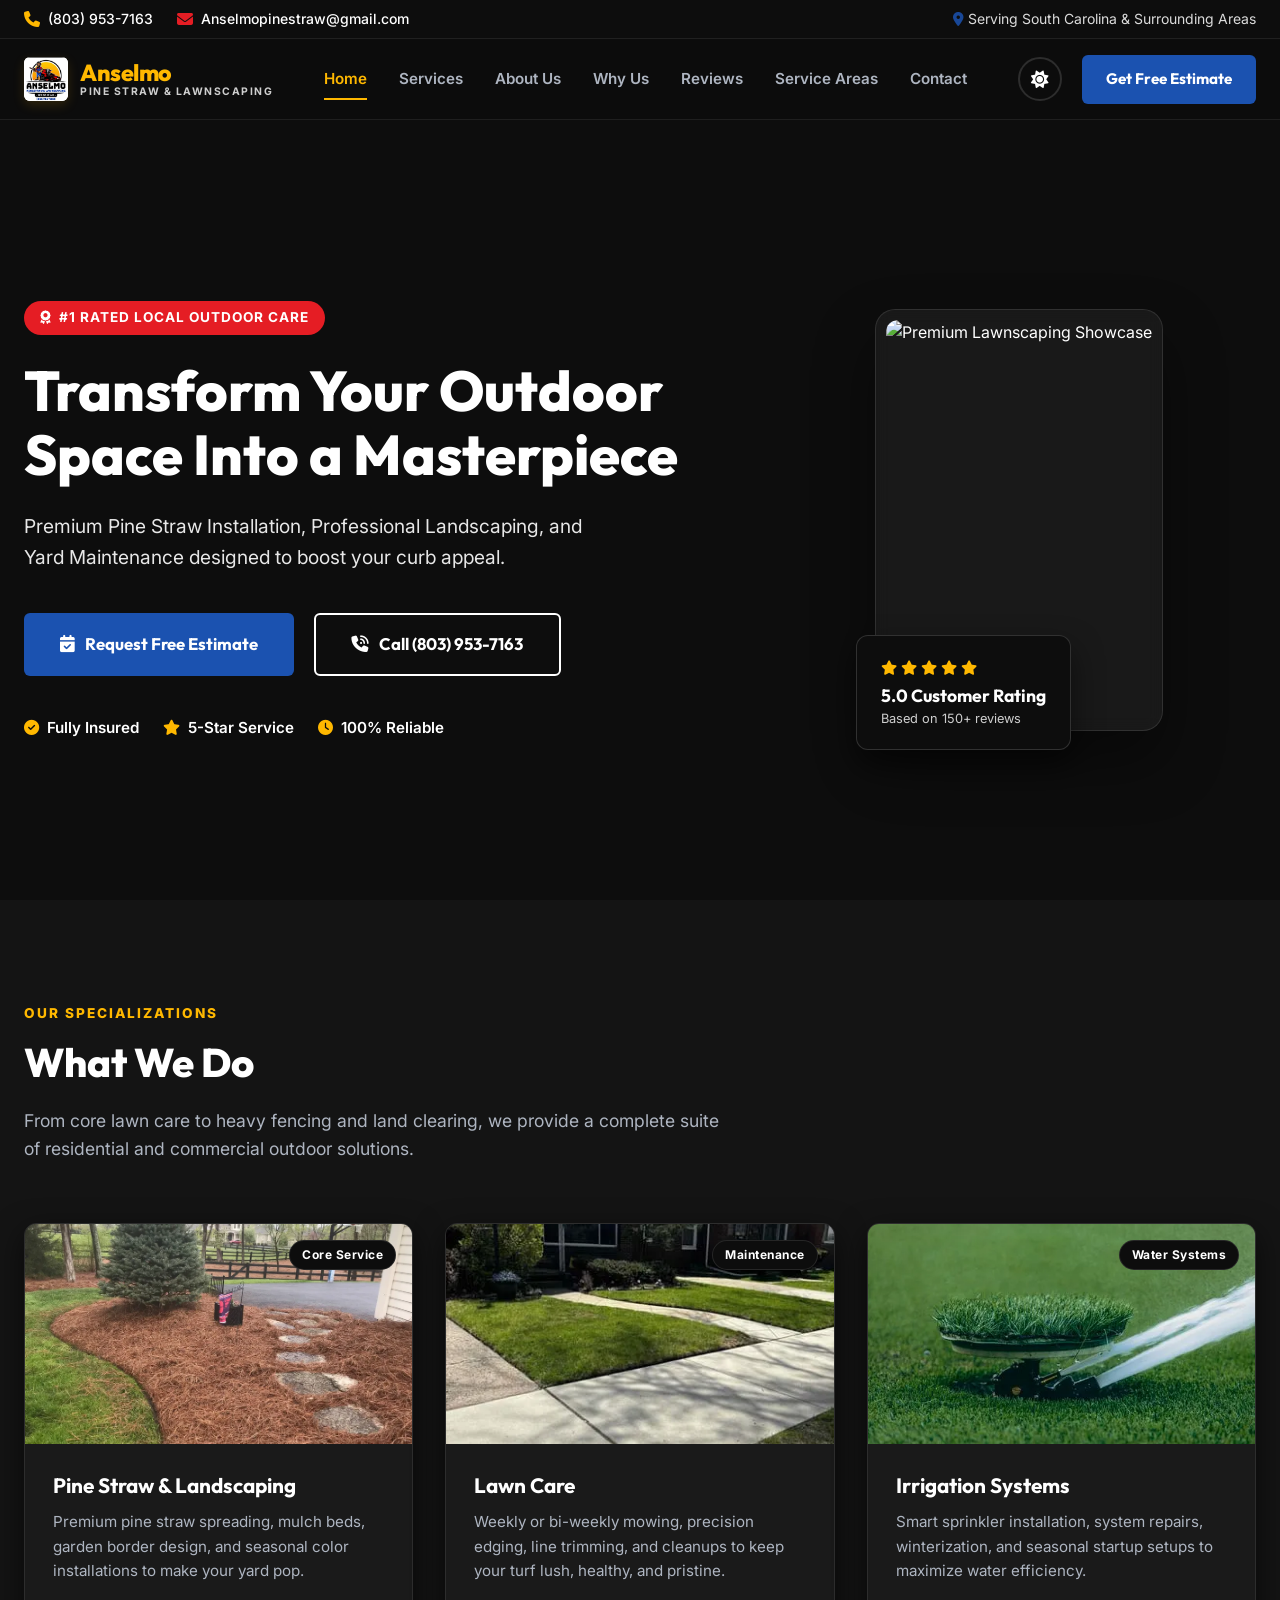
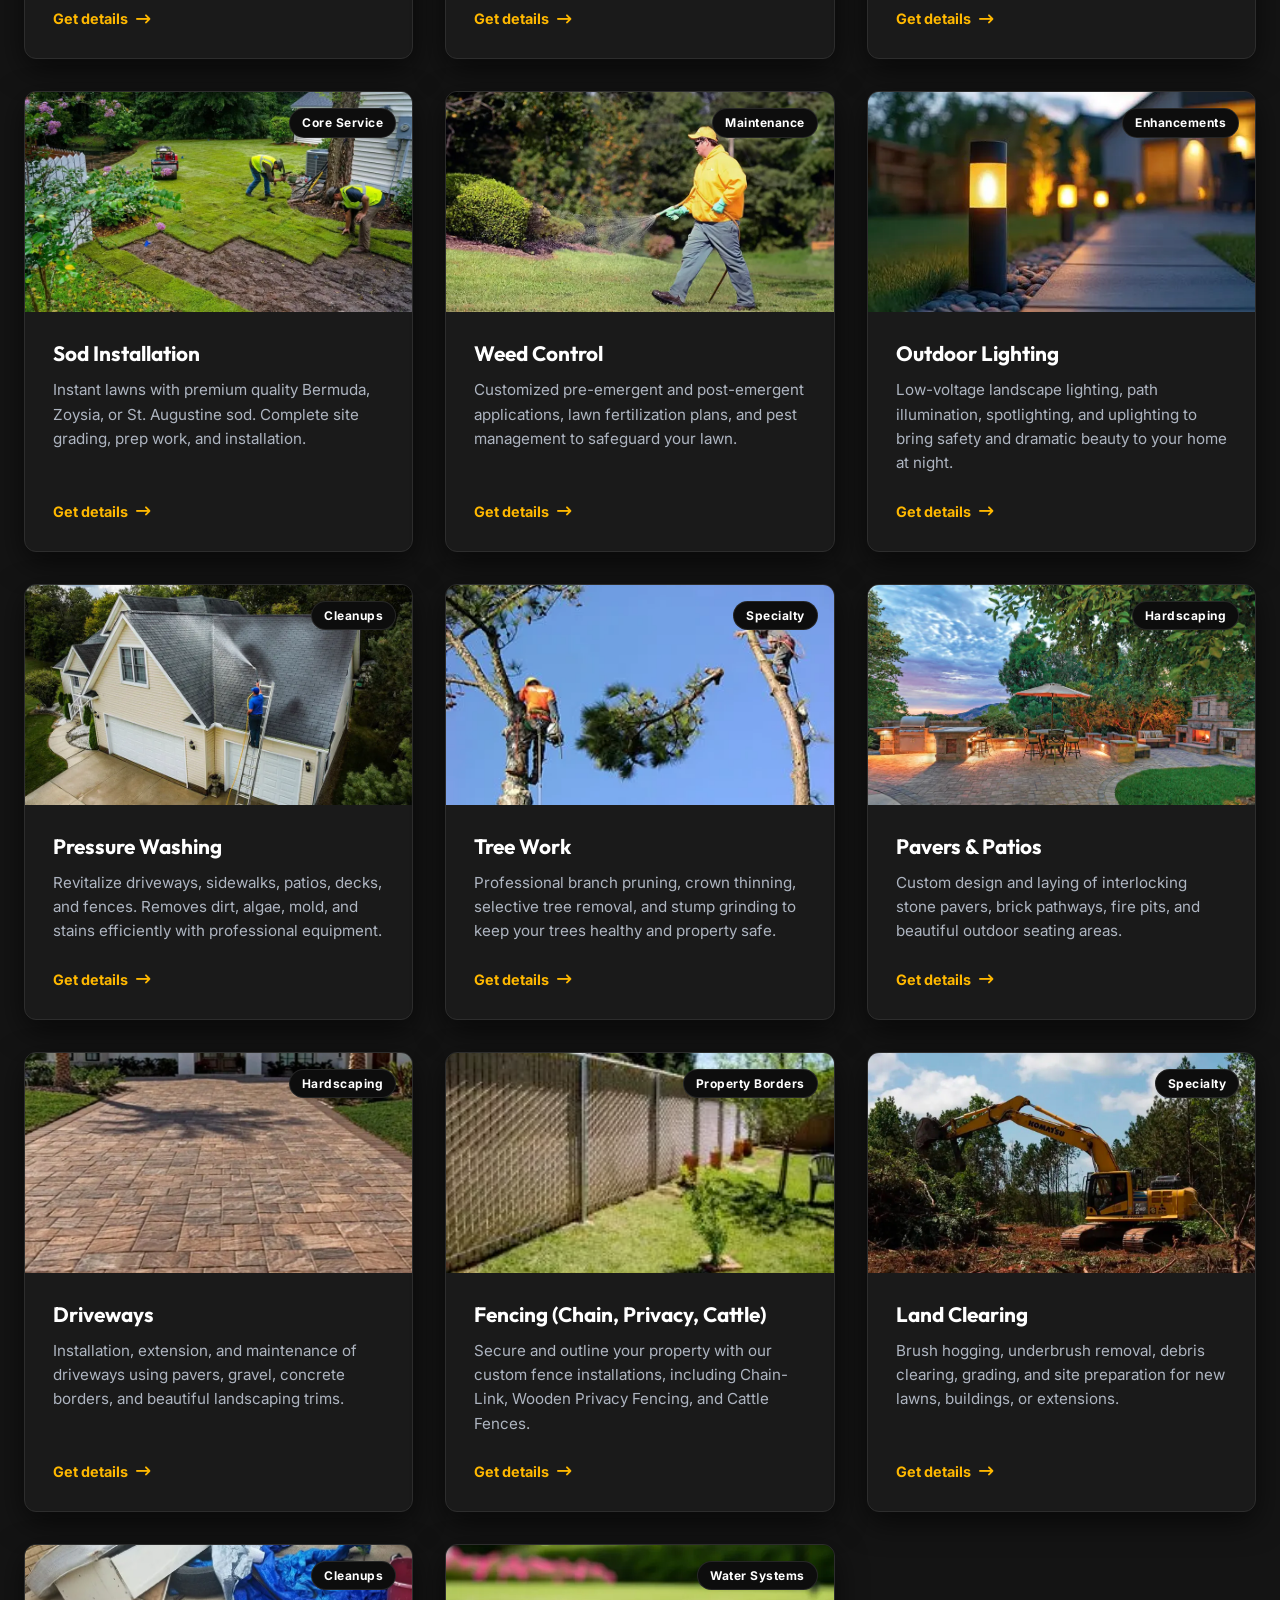
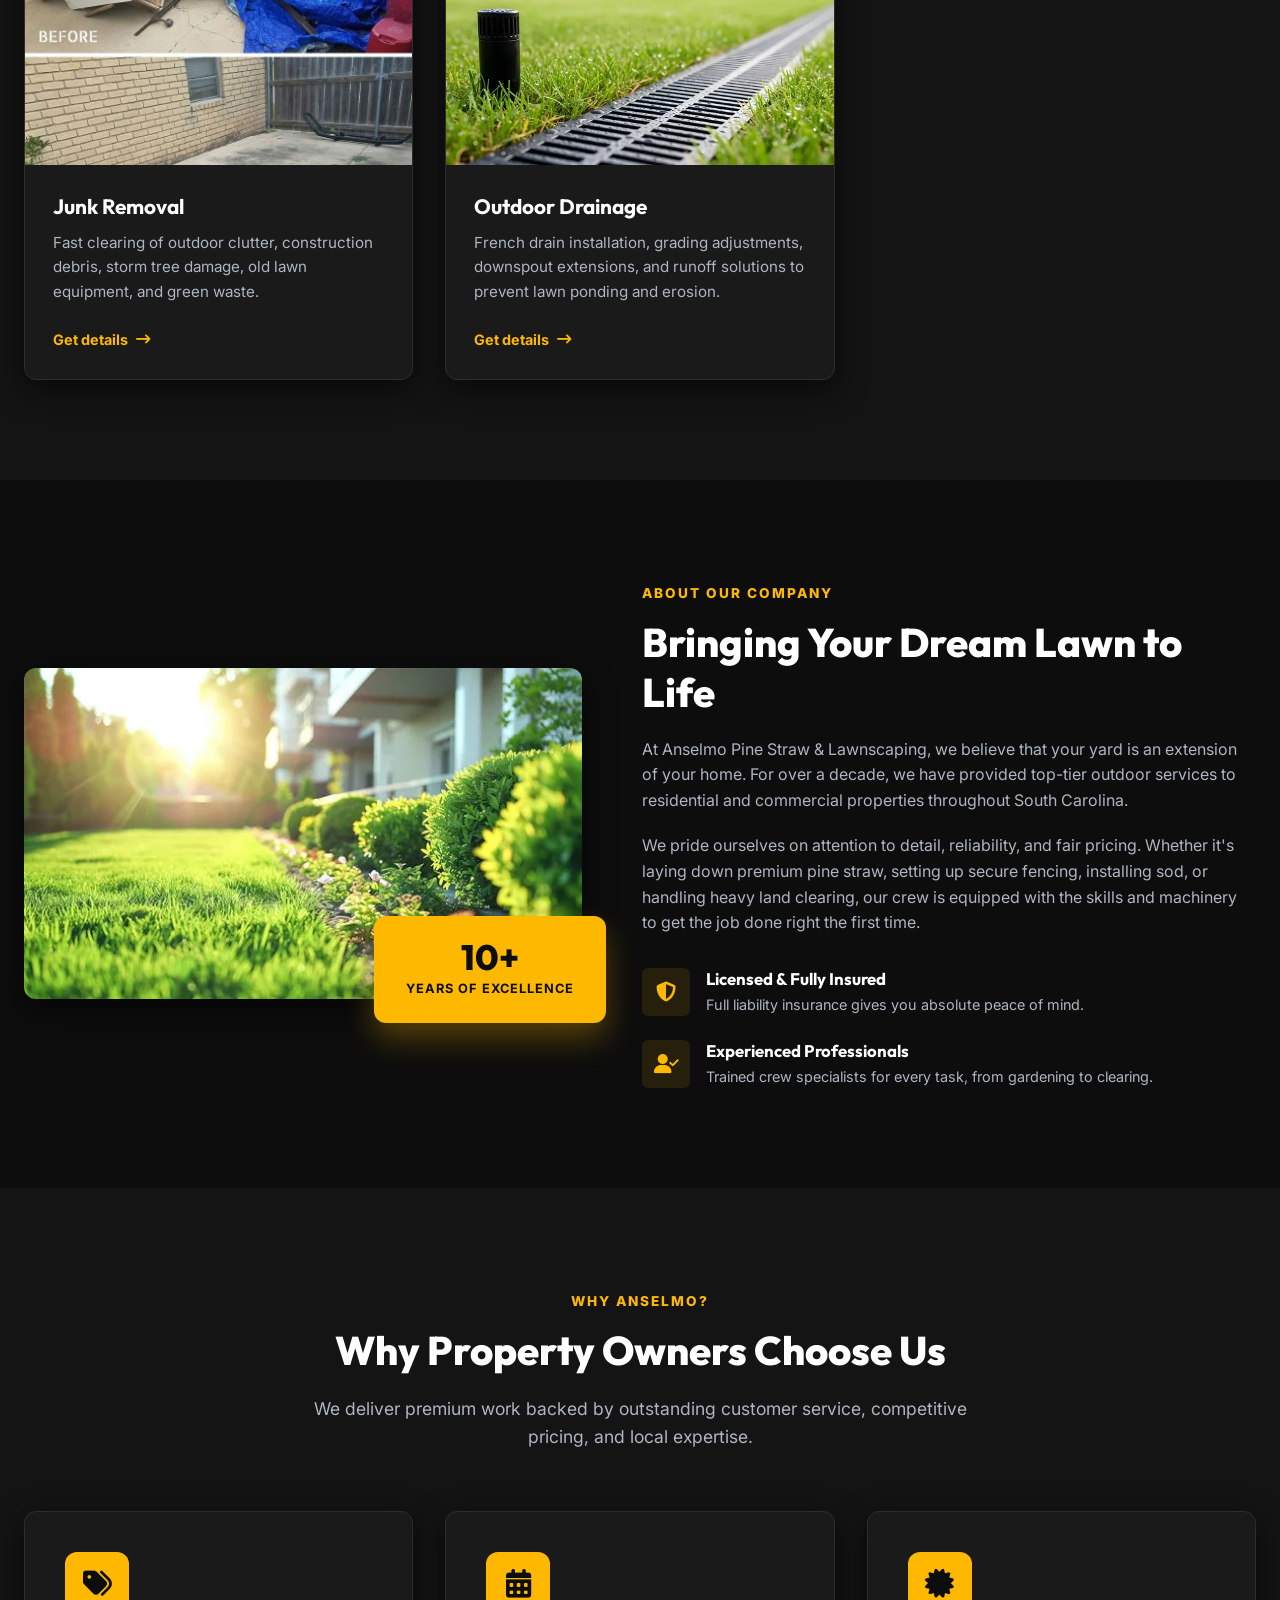
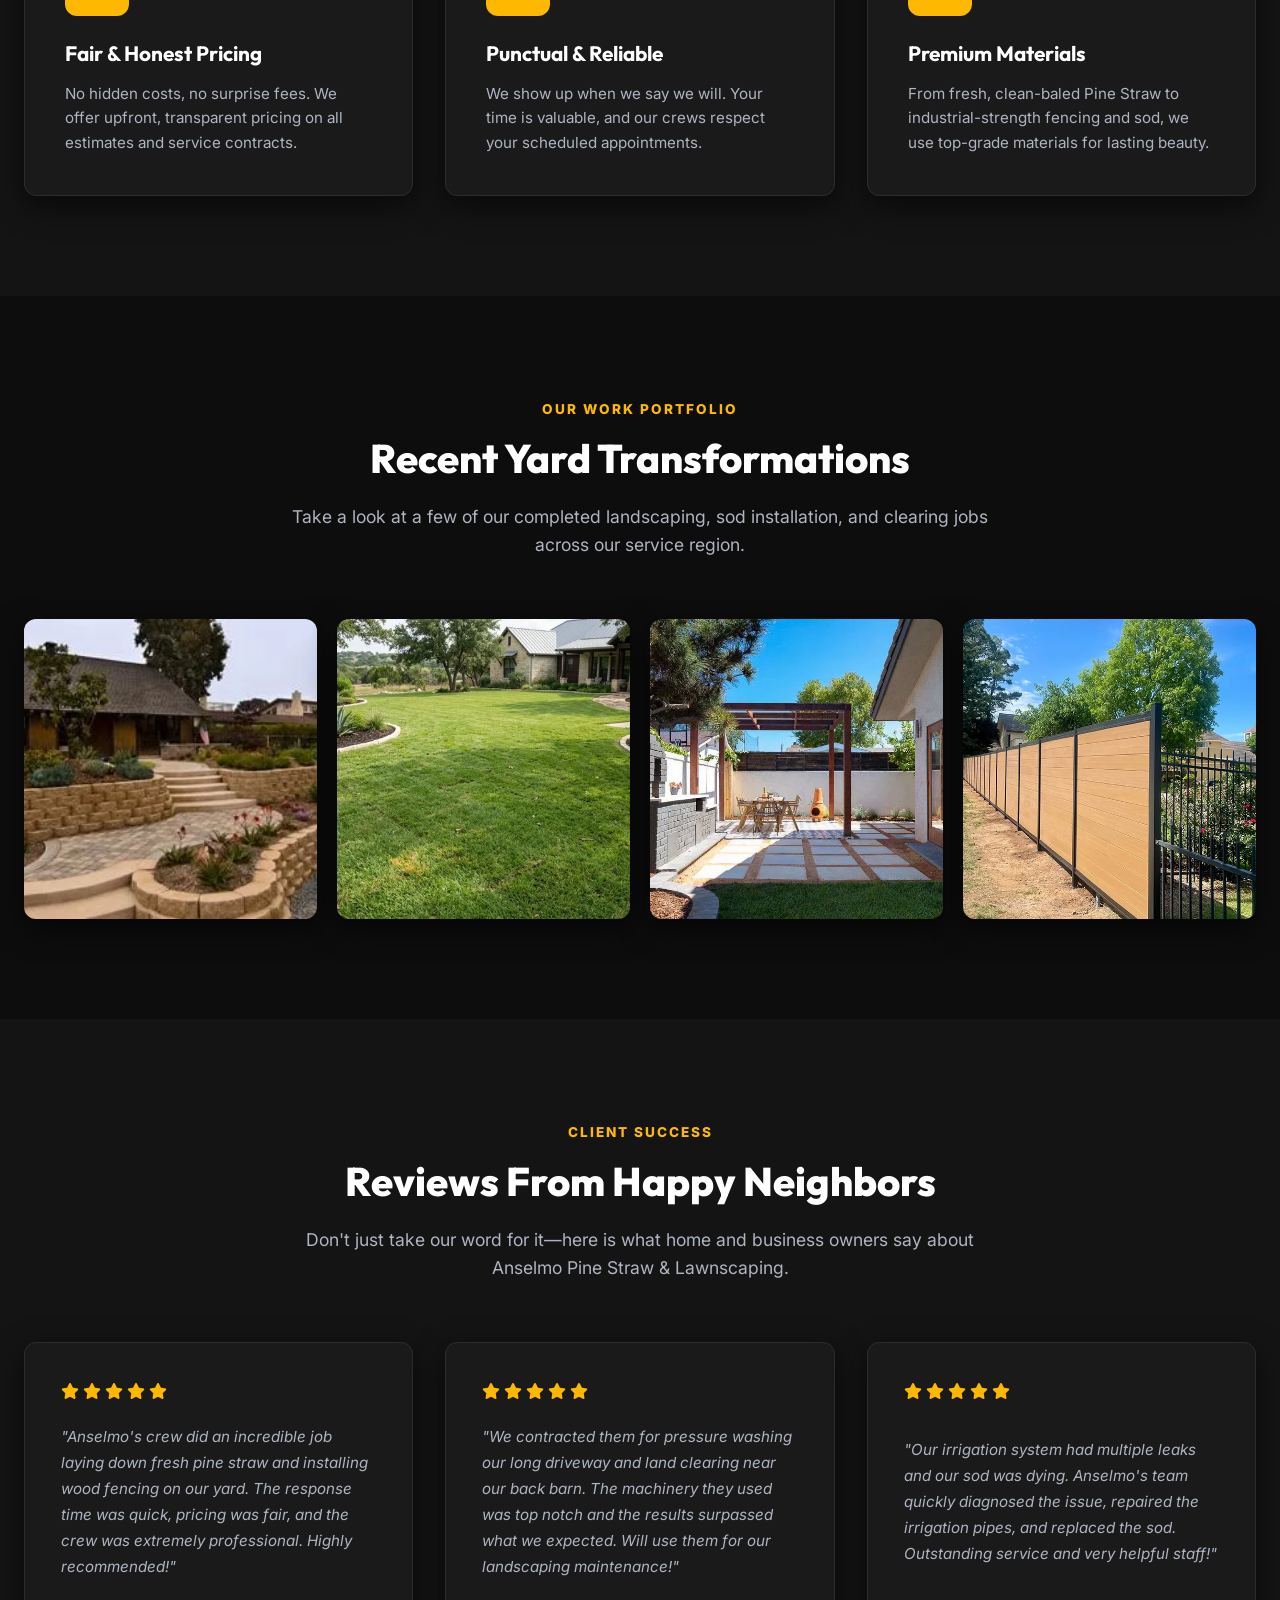
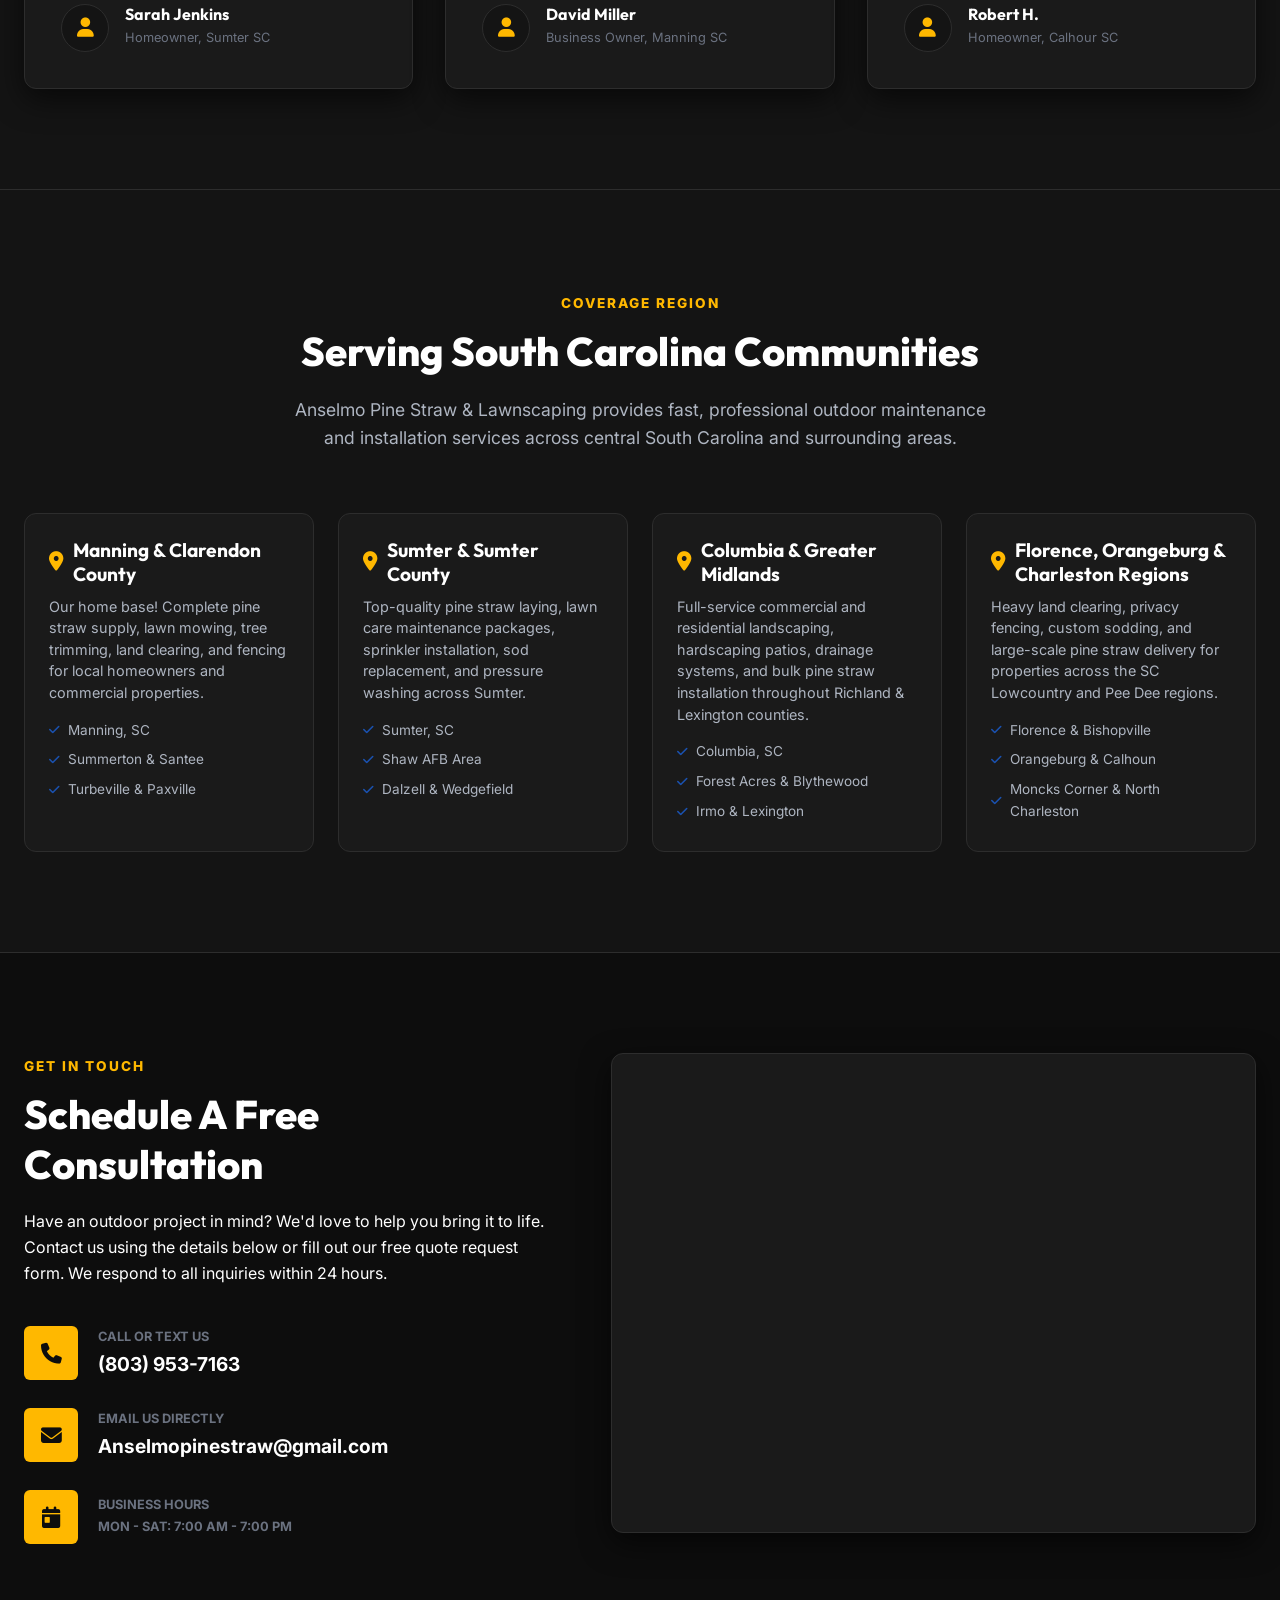
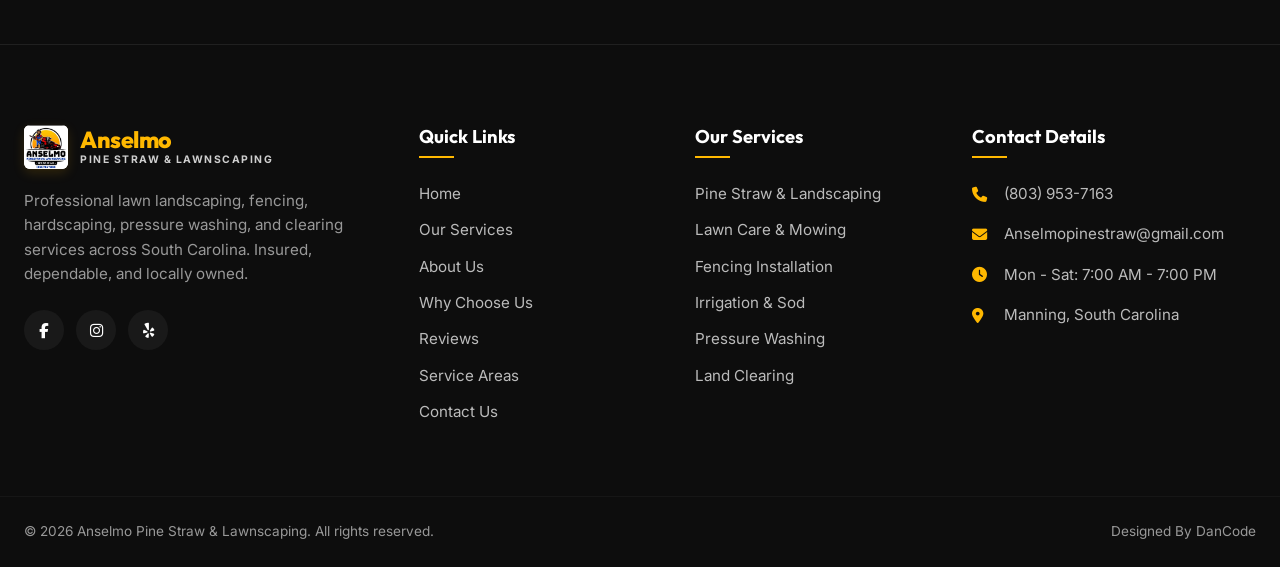
==== commit cc0c75c5: "Add SEO meta, sitemap/robots, and service areas Enhance site SEO and local coverage: update index.ht" ====
--- a/index.html
+++ b/index.html
@@ -3,11 +3,157 @@
 
 <head>
     <meta charset="UTF-8">
-    <link rel="shortcut icon" href="img/logo.jpeg" />
     <meta name="viewport" content="width=device-width, initial-scale=1.0">
+    <link rel="shortcut icon" href="img/logo.jpeg" type="image/jpeg" />
+
+    <!-- SEO Primary Meta Tags -->
+    <title>Anselmo Pine Straw & Lawnscaping | Landscaping & Lawn Care Manning, Sumter & South Carolina</title>
     <meta name="description"
-        content="Anselmo Pine Straw & Lawnscaping offers professional landscaping, lawn care, sod installation, irrigation, fencing, pressure washing, and clearing services. Get a free quote today.">
-    <title>Anselmo Pine Straw & Lawnscaping | Premium Yard Services</title>
+        content="Top-rated Pine Straw installation, lawn care, sod installation, irrigation, fencing & land clearing in Manning, Sumter, Columbia & central South Carolina. Call (803) 953-7163 for a free quote!">
+    <meta name="keywords"
+        content="pine straw South Carolina, pine straw Manning SC, landscaping Manning SC, lawn care Columbia SC, sod installation Sumter SC, pine straw delivery SC, tree trimming Manning SC, pressure washing SC, land clearing Clarendon County, Anselmo Pine Straw">
+    <meta name="author" content="Anselmo Pine Straw & Lawnscaping">
+    <meta name="robots" content="index, follow, max-image-preview:large, max-snippet:-1, max-video-preview:-1">
+    <link rel="canonical" href="https://anselmopinestraw.dpdns.org/" />
+
+    <!-- Geographic Meta Tags for South Carolina Local Ranking -->
+    <meta name="geo.region" content="US-SC">
+    <meta name="geo.placename" content="Manning, South Carolina">
+    <meta name="geo.position" content="33.6895295;-80.2371431">
+    <meta name="ICBM" content="33.6895295, -80.2371431">
+
+    <!-- Open Graph / Facebook / WhatsApp -->
+    <meta property="og:type" content="website">
+    <meta property="og:url" content="https://anselmopinestraw.dpdns.org/">
+    <meta property="og:title" content="Anselmo Pine Straw & Lawnscaping | Landscaping & Lawn Care in South Carolina">
+    <meta property="og:description" content="Professional pine straw installation, lawn maintenance, sodding, irrigation, fencing & land clearing in Manning, Sumter, Columbia & central SC. Call (803) 953-7163 for a free estimate!">
+    <meta property="og:image" content="https://anselmopinestraw.dpdns.org/img/logo.jpeg">
+    <meta property="og:site_name" content="Anselmo Pine Straw & Lawnscaping">
+    <meta property="og:locale" content="en_US">
+
+    <!-- Twitter Card -->
+    <meta name="twitter:card" content="summary_large_image">
+    <meta name="twitter:url" content="https://anselmopinestraw.dpdns.org/">
+    <meta name="twitter:title" content="Anselmo Pine Straw & Lawnscaping | South Carolina Outdoor Care">
+    <meta name="twitter:description" content="Premium pine straw installation, lawn care, sodding, fencing & clearing across SC. Contact (803) 953-7163.">
+    <meta name="twitter:image" content="https://anselmopinestraw.dpdns.org/img/logo.jpeg">
+
+    <!-- Structured Data JSON-LD Schema.org for Google Local SEO -->
+    <script type="application/ld+json">
+    {
+      "@context": "https://schema.org",
+      "@type": "LandscapingBusiness",
+      "@id": "https://anselmopinestraw.dpdns.org/#business",
+      "name": "Anselmo Pine Straw & Lawnscaping",
+      "url": "https://anselmopinestraw.dpdns.org/",
+      "logo": "https://anselmopinestraw.dpdns.org/img/logo.jpeg",
+      "image": "https://anselmopinestraw.dpdns.org/img/logo.jpeg",
+      "telephone": "+18039537163",
+      "email": "Anselmopinestraw@gmail.com",
+      "priceRange": "$$",
+      "description": "Professional pine straw installation, lawn maintenance, sod installation, irrigation systems, fencing, pressure washing, and land clearing services across South Carolina.",
+      "address": {
+        "@type": "PostalAddress",
+        "addressLocality": "Manning",
+        "addressRegion": "SC",
+        "postalCode": "29102",
+        "addressCountry": "US"
+      },
+      "geo": {
+        "@type": "GeoCoordinates",
+        "latitude": 33.6895295,
+        "longitude": -80.2371431
+      },
+      "areaServed": [
+        { "@type": "City", "name": "Manning", "sameAs": "https://en.wikipedia.org/wiki/Manning,_South_Carolina" },
+        { "@type": "City", "name": "Sumter", "sameAs": "https://en.wikipedia.org/wiki/Sumter,_South_Carolina" },
+        { "@type": "City", "name": "Columbia", "sameAs": "https://en.wikipedia.org/wiki/Columbia,_South_Carolina" },
+        { "@type": "City", "name": "Florence", "sameAs": "https://en.wikipedia.org/wiki/Florence,_South_Carolina" },
+        { "@type": "City", "name": "Charleston", "sameAs": "https://en.wikipedia.org/wiki/Charleston,_South_Carolina" },
+        { "@type": "City", "name": "Orangeburg", "sameAs": "https://en.wikipedia.org/wiki/Orangeburg,_South_Carolina" },
+        { "@type": "City", "name": "Santee", "sameAs": "https://en.wikipedia.org/wiki/Santee,_South_Carolina" },
+        { "@type": "AdministrativeArea", "name": "Clarendon County" },
+        { "@type": "AdministrativeArea", "name": "South Carolina" }
+      ],
+      "openingHoursSpecification": [
+        {
+          "@type": "OpeningHoursSpecification",
+          "dayOfWeek": ["Monday", "Tuesday", "Wednesday", "Thursday", "Friday", "Saturday"],
+          "opens": "07:00",
+          "closes": "19:00"
+        }
+      ],
+      "hasOfferCatalog": {
+        "@type": "OfferCatalog",
+        "name": "Landscaping & Outdoor Services Catalog",
+        "itemListElement": [
+          {
+            "@type": "Offer",
+            "itemOffered": {
+              "@type": "Service",
+              "name": "Pine Straw & Mulch Spreading",
+              "description": "Premium pine straw spreading and flower bed design across South Carolina."
+            }
+          },
+          {
+            "@type": "Offer",
+            "itemOffered": {
+              "@type": "Service",
+              "name": "Lawn Care & Maintenance",
+              "description": "Weekly and bi-weekly lawn mowing, edging, line trimming, and cleanups."
+            }
+          },
+          {
+            "@type": "Offer",
+            "itemOffered": {
+              "@type": "Service",
+              "name": "Sod Installation",
+              "description": "Professional Bermuda, Zoysia, and St. Augustine sod installation and site grading."
+            }
+          },
+          {
+            "@type": "Offer",
+            "itemOffered": {
+              "@type": "Service",
+              "name": "Irrigation Systems Repair & Setup",
+              "description": "Sprinkler system repairs, installation, and seasonal maintenance."
+            }
+          },
+          {
+            "@type": "Offer",
+            "itemOffered": {
+              "@type": "Service",
+              "name": "Fencing Installation",
+              "description": "Chain-link, wood privacy, and cattle fence installation."
+            }
+          },
+          {
+            "@type": "Offer",
+            "itemOffered": {
+              "@type": "Service",
+              "name": "Land Clearing & Brush Removal",
+              "description": "Heavy machinery land clearing, underbrush removal, and site prep."
+            }
+          },
+          {
+            "@type": "Offer",
+            "itemOffered": {
+              "@type": "Service",
+              "name": "Pressure Washing Services",
+              "description": "Driveway, deck, fence, and exterior house pressure washing."
+            }
+          }
+        ]
+      },
+      "aggregateRating": {
+        "@type": "AggregateRating",
+        "ratingValue": "5.0",
+        "reviewCount": "150",
+        "bestRating": "5",
+        "worstRating": "1"
+      }
+    }
+    </script>
 
     <!-- Google Fonts -->
     <link rel="preconnect" href="https://fonts.googleapis.com">
@@ -58,6 +204,7 @@
                 <a href="#about" class="nav-link">About Us</a>
                 <a href="#why-choose-us" class="nav-link">Why Us</a>
                 <a href="#testimonials" class="nav-link">Reviews</a>
+                <a href="#service-areas" class="nav-link">Service Areas</a>
                 <a href="#contact" class="nav-link">Contact</a>
             </nav>
 
@@ -544,6 +691,59 @@
         </div>
     </section>
 
+    <!-- South Carolina Service Areas Section (Local SEO) -->
+    <section id="service-areas" class="service-areas-section">
+        <div class="container">
+            <div class="section-header text-center">
+                <span class="section-tagline">Coverage Region</span>
+                <h2 class="section-title">Serving South Carolina Communities</h2>
+                <p class="section-desc">Anselmo Pine Straw & Lawnscaping provides fast, professional outdoor maintenance and installation services across central South Carolina and surrounding areas.</p>
+            </div>
+
+            <div class="areas-grid">
+                <div class="area-card">
+                    <h3><i class="fa-solid fa-location-dot"></i> Manning & Clarendon County</h3>
+                    <p>Our home base! Complete pine straw supply, lawn mowing, tree trimming, land clearing, and fencing for local homeowners and commercial properties.</p>
+                    <ul>
+                        <li><i class="fa-solid fa-check"></i> Manning, SC</li>
+                        <li><i class="fa-solid fa-check"></i> Summerton & Santee</li>
+                        <li><i class="fa-solid fa-check"></i> Turbeville & Paxville</li>
+                    </ul>
+                </div>
+
+                <div class="area-card">
+                    <h3><i class="fa-solid fa-location-dot"></i> Sumter & Sumter County</h3>
+                    <p>Top-quality pine straw laying, lawn care maintenance packages, sprinkler installation, sod replacement, and pressure washing across Sumter.</p>
+                    <ul>
+                        <li><i class="fa-solid fa-check"></i> Sumter, SC</li>
+                        <li><i class="fa-solid fa-check"></i> Shaw AFB Area</li>
+                        <li><i class="fa-solid fa-check"></i> Dalzell & Wedgefield</li>
+                    </ul>
+                </div>
+
+                <div class="area-card">
+                    <h3><i class="fa-solid fa-location-dot"></i> Columbia & Greater Midlands</h3>
+                    <p>Full-service commercial and residential landscaping, hardscaping patios, drainage systems, and bulk pine straw installation throughout Richland & Lexington counties.</p>
+                    <ul>
+                        <li><i class="fa-solid fa-check"></i> Columbia, SC</li>
+                        <li><i class="fa-solid fa-check"></i> Forest Acres & Blythewood</li>
+                        <li><i class="fa-solid fa-check"></i> Irmo & Lexington</li>
+                    </ul>
+                </div>
+
+                <div class="area-card">
+                    <h3><i class="fa-solid fa-location-dot"></i> Florence, Orangeburg & Charleston Regions</h3>
+                    <p>Heavy land clearing, privacy fencing, custom sodding, and large-scale pine straw delivery for properties across the SC Lowcountry and Pee Dee regions.</p>
+                    <ul>
+                        <li><i class="fa-solid fa-check"></i> Florence & Bishopville</li>
+                        <li><i class="fa-solid fa-check"></i> Orangeburg & Calhoun</li>
+                        <li><i class="fa-solid fa-check"></i> Moncks Corner & North Charleston</li>
+                    </ul>
+                </div>
+            </div>
+        </div>
+    </section>
+
     <!-- Contact Section -->
     <section id="contact" class="contact-section">
         <div class="container contact-container">
@@ -620,6 +820,7 @@
                     <li><a href="#about">About Us</a></li>
                     <li><a href="#why-choose-us">Why Choose Us</a></li>
                     <li><a href="#testimonials">Reviews</a></li>
+                    <li><a href="#service-areas">Service Areas</a></li>
                     <li><a href="#contact">Contact Us</a></li>
                 </ul>
             </div>
--- a/style.css
+++ b/style.css
@@ -1413,3 +1413,76 @@
         gap: 10px;
     }
 }
+
+/* Service Areas SC Section */
+.service-areas-section {
+    background-color: var(--bg-secondary);
+    border-top: 1px solid var(--border-color);
+    border-bottom: 1px solid var(--border-color);
+}
+
+.areas-grid {
+    display: grid;
+    grid-template-columns: repeat(auto-fill, minmax(280px, 1fr));
+    gap: 24px;
+    margin-top: 40px;
+}
+
+.area-card {
+    background-color: var(--bg-card);
+    border: 1px solid var(--border-color);
+    border-radius: var(--radius-md);
+    padding: 24px;
+    transition: var(--transition);
+}
+
+.area-card:hover {
+    transform: translateY(-5px);
+    border-color: var(--primary);
+    box-shadow: var(--shadow-hover);
+}
+
+.area-card h3 {
+    font-size: 1.2rem;
+    font-weight: 700;
+    margin-bottom: 10px;
+    display: flex;
+    align-items: center;
+    gap: 10px;
+    color: var(--text-main);
+}
+
+.area-card h3 i {
+    color: var(--accent-red);
+}
+
+html[data-theme="dark"] .area-card h3 i {
+    color: var(--accent-gold);
+}
+
+.area-card p {
+    font-size: 0.9rem;
+    color: var(--text-secondary);
+    line-height: 1.5;
+}
+
+.area-card ul {
+    list-style: none;
+    padding: 0;
+    margin: 12px 0 0 0;
+}
+
+.area-card ul li {
+    font-size: 0.85rem;
+    color: var(--text-secondary);
+    padding: 4px 0;
+    display: flex;
+    align-items: center;
+    gap: 8px;
+}
+
+.area-card ul li i {
+    font-size: 0.75rem;
+    color: var(--primary);
+}
+
